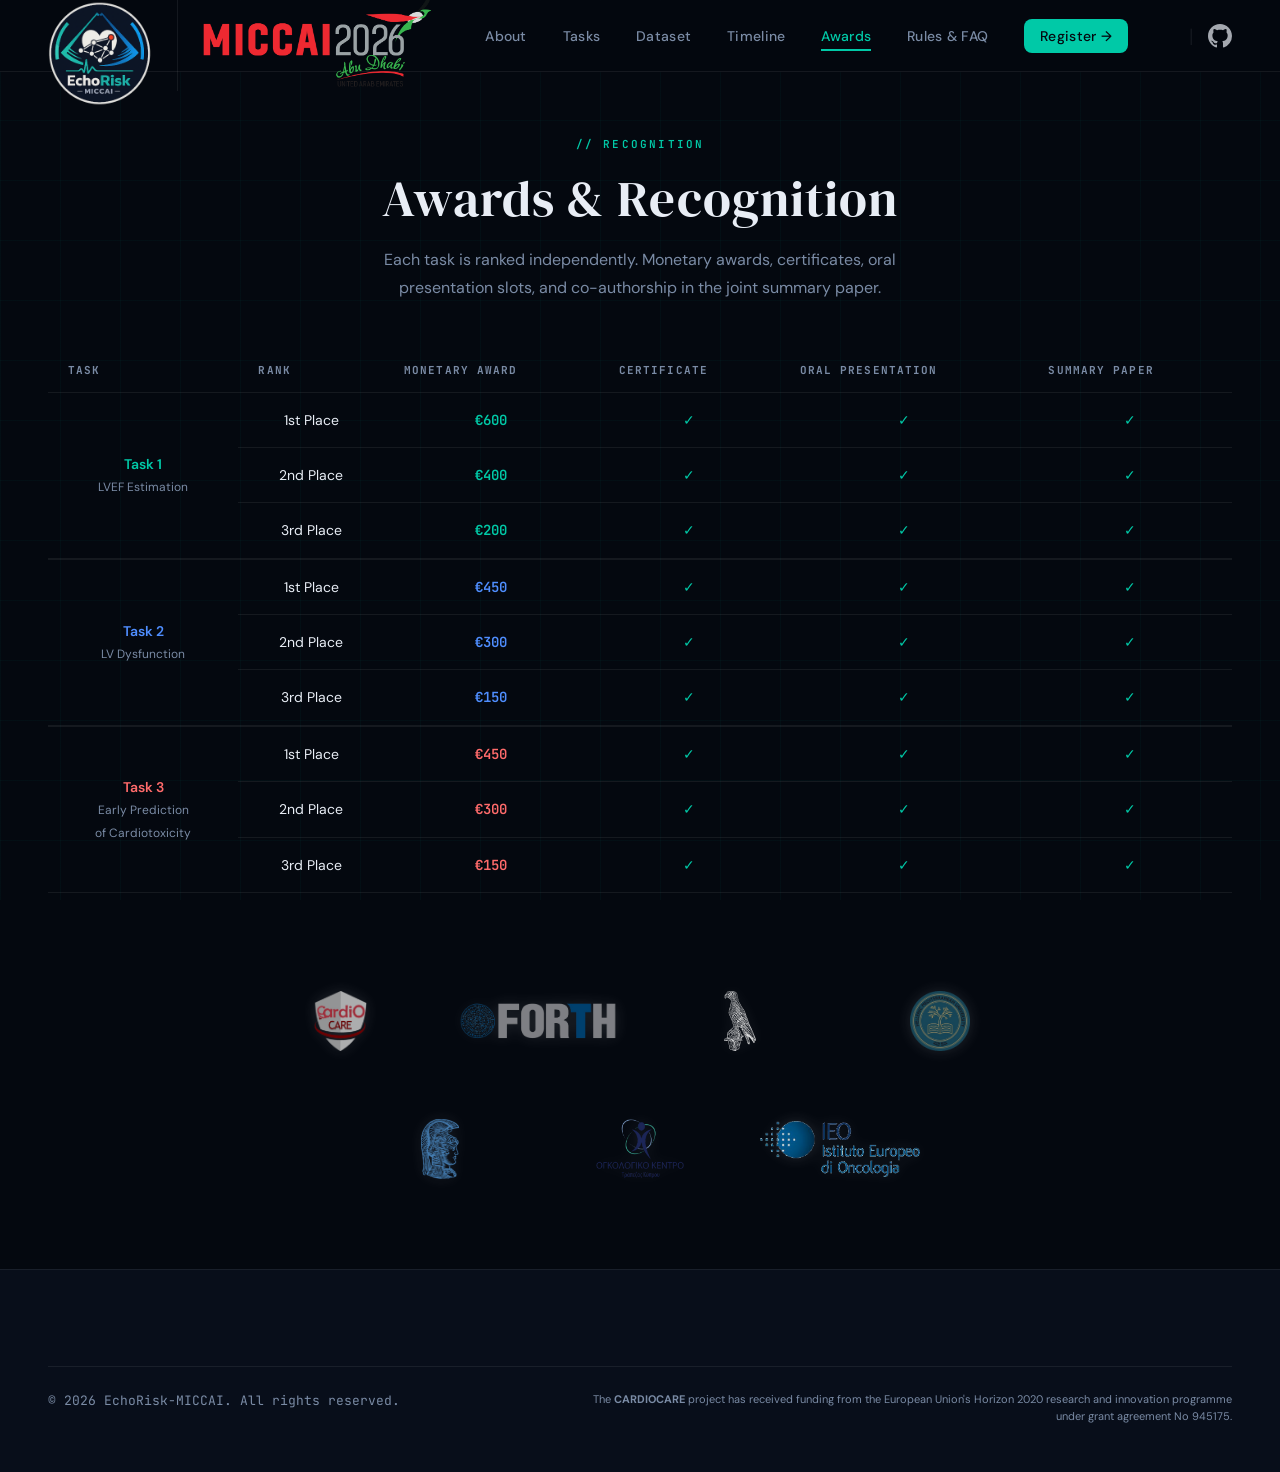
==== awards.html @ f22a1f94 "v0.3 various fixes" ====
<!DOCTYPE html>
<html lang="en">
<head>
    <meta charset="UTF-8">
    <meta name="viewport" content="width=device-width, initial-scale=1.0">

    <link rel="icon" type="image/svg+xml"
          href="data:image/svg+xml,%3Csvg viewBox='0 0 100 100' xmlns='http://www.w3.org/2000/svg'%3E%3Ccircle cx='50' cy='50' r='50' fill='%2304080f'/%3E%3Ccircle cx='50' cy='50' r='47' fill='none' stroke='%23e8edf5' stroke-width='3'/%3E%3Cpath d='M18 28 Q8 50 18 72' fill='none' stroke='%2300c9a7' stroke-width='3.5' stroke-linecap='round'/%3E%3Cpath d='M82 28 Q92 50 82 72' fill='none' stroke='%234f8eff' stroke-width='3.5' stroke-linecap='round'/%3E%3Cline x1='50' y1='14' x2='18' y2='56' stroke='%2300c9a7' stroke-width='2.5' stroke-linecap='round'/%3E%3Cline x1='50' y1='14' x2='82' y2='56' stroke='%234f8eff' stroke-width='2.5' stroke-linecap='round'/%3E%3Cpath d='M18 56 Q50 78 82 56' fill='none' stroke='%234f8eff' stroke-width='2' stroke-linecap='round'/%3E%3Cpath d='M50 58 C50 58 34 46 34 37 C34 31 39 27 44 27 C47 27 50 30 50 30 C50 30 53 27 56 27 C61 27 66 31 66 37 C66 46 50 58 50 58 Z' fill='%23e8edf5'/%3E%3Cg stroke='%23e8edf5' stroke-width='1' fill='none' opacity='0.85'%3E%3Cline x1='40' y1='38' x2='47' y2='33'/%3E%3Cline x1='40' y1='38' x2='50' y2='42'/%3E%3Cline x1='47' y1='33' x2='57' y2='36'/%3E%3Cline x1='57' y1='36' x2='50' y2='42'/%3E%3Cline x1='57' y1='36' x2='60' y2='44'/%3E%3Cline x1='50' y1='42' x2='60' y2='44'/%3E%3Cline x1='40' y1='38' x2='44' y2='46'/%3E%3Cline x1='44' y1='46' x2='50' y2='42'/%3E%3C/g%3E%3Ccircle cx='40' cy='38' r='2.5' fill='%23e8edf5'/%3E%3Ccircle cx='47' cy='33' r='2.5' fill='%23e8edf5'/%3E%3Ccircle cx='57' cy='36' r='2.5' fill='%23e8edf5'/%3E%3Ccircle cx='50' cy='42' r='2.5' fill='%23e8edf5'/%3E%3Ccircle cx='60' cy='44' r='2.5' fill='%23e8edf5'/%3E%3Ccircle cx='44' cy='46' r='2.5' fill='%23e8edf5'/%3E%3Ccircle cx='57' cy='36' r='3.5' fill='%23ff6b6b'/%3E%3Cpolyline points='22,66 30,66 33,60 36,72 39,63 42,68 46,66 54,66 57,60 60,72 63,63 66,68 70,66 78,66' fill='none' stroke='%2300c9a7' stroke-width='1.5' stroke-linecap='round' stroke-linejoin='round'/%3E%3C/svg%3E">

    <title>EchoRisk-MICCAI 2026 | Awards</title>
    <link href="https://fonts.googleapis.com/css2?family=DM+Serif+Display&family=DM+Sans:wght@400;500;600&family=JetBrains+Mono:wght@400;500;600&display=swap"
          rel="stylesheet">
    <link rel="stylesheet" href="assets/css/echorisk.css">
</head>
<body>

<div class="bg-grid"></div>

<nav>
    <div style="display: flex; align-items: center; gap: 24px;">

        <a href="index.html" class="nav-logo"
           style="text-decoration: none; display: flex; align-items: center; position: relative; top: 18px;">
            <img src="assets/logo.png" alt="EchoRisk Logo"
                 style="width: 105px; height: 105px; object-fit: contain; display: block;">
        </a>

        <a href="https://conferences.miccai.org/2026/en/default.asp" target="_blank" rel="noopener noreferrer"
           style="display: flex; align-items: center; border-left: 1px solid var(--border); padding-left: 24px;">
            <img src="assets/miccai2026-logo.png" alt="MICCAI 2026"
                 style="height: 110px; width: auto; object-fit: contain; display: block; transition: transform 0.2s ease;"
                 onmouseover="this.style.transform='scale(1.02)'" onmouseout="this.style.transform='scale(1)'">
        </a>

    </div>

    <ul class="nav-links">
        <li><a href="index.html">About</a></li>
        <li><a href="tasks.html">Tasks</a></li>
        <li><a href="dataset.html">Dataset</a></li>
        <li><a href="timeline.html">Timeline</a></li>
        <li><a href="awards.html" class="active">Awards</a></li>
        <li><a href="rules.html">Rules & FAQ</a></li>
        <li><a href="https://www.synapse.org/Synapse:syn72001386" class="nav-cta" target="_blank">Register →</a></li>
        <li style="display: flex; align-items: center; margin-left: 10px;">
            <span style="color: var(--border); margin: 0 15px; font-weight: 300; font-size: 20px;">|</span>
            <a href="https://github.com/echorisk-miccai" target="_blank" aria-label="GitHub Organization"
               style="display: flex; align-items: center; opacity: 0.7; transition: opacity 0.2s;"
               onmouseover="this.style.opacity=1" onmouseout="this.style.opacity=0.7">
                <svg height="24" viewBox="0 0 16 16" width="24" fill="var(--text)">
                    <path d="M8 0C3.58 0 0 3.58 0 8c0 3.54 2.29 6.53 5.47 7.59.4.07.55-.17.55-.38 0-.19-.01-.82-.01-1.49-2.01.37-2.53-.49-2.69-.94-.09-.23-.48-.94-.82-1.13-.28-.15-.68-.52-.01-.53.63-.01 1.08.58 1.23.82.72 1.21 1.87.87 2.33.66.07-.52.28-.87.51-1.07-1.78-.2-3.64-.89-3.64-3.95 0-.87.31-1.59.82-2.15-.08-.2-.36-1.02.08-2.12 0 0 .67-.21 2.2.82.64-.18 1.32-.27 2-.27.68 0 1.36.09 2 .27 1.53-1.04 2.2-.82 2.2-.82.44 1.1.16 1.92.08 2.12.51.56.82 1.27.82 2.15 0 3.07-1.87 3.75-3.65 3.95.29.25.54.73.54 1.48 0 1.07-.01 1.93-.01 2.2 0 .21.15.46.55.38A8.013 8.013 0 0016 8c0-4.42-3.58-8-8-8z"></path>
                </svg>
            </a>
        </li>
    </ul>
</nav>

<section id="awards" class="page-header">
    <div class="container">
        <p class="section-label">// Recognition</p>
        <h2 class="section-title">Awards &amp; Recognition</h2>
        <p class="section-desc">Each task is ranked independently. Monetary awards, certificates, oral presentation
            slots, and co-authorship in the joint summary paper.</p>

        <table class="awards-table" style="margin-top:48px;">
            <thead>
            <tr>
                <th>Task</th>
                <th>Rank</th>
                <th>Monetary Award</th>
                <th>Certificate</th>
                <th>Oral Presentation</th>
                <th>Summary Paper</th>
            </tr>
            </thead>
            <tbody>
            <tr>
                <td rowspan="3" style="font-weight:600; color:var(--accent);">Task 1<br><span
                        style="font-size:12px;color:var(--muted);font-weight:400;">LVEF Estimation</span></td>
                <td>1st Place</td>
                <td style="color:var(--accent);font-family:var(--mono-font);font-weight:600;">€600</td>
                <td class="check">✓</td>
                <td class="check">✓</td>
                <td class="check">✓</td>
            </tr>
            <tr>
                <td>2nd Place</td>
                <td style="color:var(--accent);font-family:var(--mono-font);font-weight:600;">€400</td>
                <td class="check">✓</td>
                <td class="check">✓</td>
                <td class="check">✓</td>
            </tr>
            <tr>
                <td>3rd Place</td>
                <td style="color:var(--accent);font-family:var(--mono-font);font-weight:600;">€200</td>
                <td class="check">✓</td>
                <td class="check">✓</td>
                <td class="check">✓</td>
            </tr>
            <tr style="border-top: 2px solid var(--border);">
                <td rowspan="3" style="font-weight:600; color:var(--accent2);">Task 2<br><span
                        style="font-size:12px;color:var(--muted);font-weight:400;">LV Dysfunction</span></td>
                <td>1st Place</td>
                <td style="color:var(--accent2);font-family:var(--mono-font);font-weight:600;">€450</td>
                <td class="check">✓</td>
                <td class="check">✓</td>
                <td class="check">✓</td>
            </tr>
            <tr>
                <td>2nd Place</td>
                <td style="color:var(--accent2);font-family:var(--mono-font);font-weight:600;">€300</td>
                <td class="check">✓</td>
                <td class="check">✓</td>
                <td class="check">✓</td>
            </tr>
            <tr>
                <td>3rd Place</td>
                <td style="color:var(--accent2);font-family:var(--mono-font);font-weight:600;">€150</td>
                <td class="check">✓</td>
                <td class="check">✓</td>
                <td class="check">✓</td>
            </tr>
            <tr style="border-top: 2px solid var(--border);">
                <td rowspan="3" style="font-weight:600; color:var(--accent3);">Task 3<br><span
                        style="font-size:12px;color:var(--muted);font-weight:400;">Early Prediction<br>of Cardiotoxicity</span>
                </td>
                <td>1st Place</td>
                <td style="color:var(--accent3);font-family:var(--mono-font);font-weight:600;">€450</td>
                <td class="check">✓</td>
                <td class="check">✓</td>
                <td class="check">✓</td>
            </tr>
            <tr>
                <td>2nd Place</td>
                <td style="color:var(--accent3);font-family:var(--mono-font);font-weight:600;">€300</td>
                <td class="check">✓</td>
                <td class="check">✓</td>
                <td class="check">✓</td>
            </tr>
            <tr>
                <td>3rd Place</td>
                <td style="color:var(--accent3);font-family:var(--mono-font);font-weight:600;">€150</td>
                <td class="check">✓</td>
                <td class="check">✓</td>
                <td class="check">✓</td>
            </tr>
            </tbody>
        </table>
    </div>
</section>

<div class="partner-logos-container">
    <div class="partner-logos-row">
        <div class="logo-wrapper" data-name="CARDIOCARE Project">
            <a href="https://cardiocare-project.eu/" target="_blank" rel="noopener"><img
                    src="assets/logos/cardiocare-logo.png" alt="CARDIOCARE" class="partner-logo-img"></a>
        </div>
        <div class="logo-wrapper" data-name="Foundation for Research and Technology - Hellas">
            <a href="https://www.ics.forth.gr/cbml/?lang=en" target="_blank" rel="noopener"><img
                    src="assets/logos/forth-logo.png" alt="FORTH" class="partner-logo-img"></a>
        </div>
        <div class="logo-wrapper" data-name="University of Ioannina">
            <a href="https://medlab.cc.uoi.gr/" target="_blank" rel="noopener"><img src="assets/logos/uoi-logo.svg"
                                                                                    alt="UOI" class="partner-logo-img"></a>
        </div>
        <div class="logo-wrapper" data-name="Hellenic Mediterranean University">
            <a href="https://bmi.hmu.gr/" target="_blank" rel="noopener"><img src="assets/logos/hmu-logo.png" alt="HMU"
                                                                              class="partner-logo-img"></a>
        </div>
    </div>

    <div class="partner-logos-row">
        <div class="logo-wrapper" data-name="National and Kapodistrian University of Athens">
            <a href="https://en.uoa.gr/" target="_blank" rel="noopener"><img src="assets/logos/nkua-logo.png" alt="NKUA"
                                                                             class="partner-logo-img"></a>
        </div>
        <div class="logo-wrapper" data-name="Bank of Cyprus Oncology Centre">
            <a href="https://www.bococ.org.cy/en" target="_blank" rel="noopener"><img src="assets/logos/bococ-logo.png"
                                                                                      alt="BOCOC"
                                                                                      class="partner-logo-img"></a>
        </div>
        <div class="logo-wrapper" data-name="European Institute of Oncology">
            <a href="https://www.ieo.it/en/" target="_blank" rel="noopener"><img src="assets/logos/ieo-logo.png"
                                                                                 alt="IEO" class="partner-logo-img"></a>
        </div>
    </div>
</div>

<footer>
    <div class="footer-bottom"
         style="display: flex; justify-content: space-between; align-items: flex-start; flex-wrap: wrap; gap: 24px;">
        <p>© 2026 EchoRisk-MICCAI. All rights reserved.</p>

        <p style="max-width: 650px; text-align: right; font-size: 11px; line-height: 1.5; color: var(--muted); font-family: var(--body-font);">
            The <strong>CARDIOCARE</strong> project has received funding from the European Union's Horizon 2020 research
            and innovation programme under grant agreement No&nbsp;945175.
        </p>
    </div>
</footer>

</body>
</html>
---- assets/css/echorisk.css ----
:root {
    --bg: #04080f;
    --surface: #080e1a;
    --card: #0d1626;
    --border: rgba(255, 255, 255, 0.07);
    --accent: #00c9a7;
    --accent2: #4f8eff;
    --accent3: #ff6b6b;
    --text: #e8edf5;
    --muted: #7a8ba5;
    --heading-font: 'DM Serif Display', serif;
    --body-font: 'DM Sans', sans-serif;
    --mono-font: 'JetBrains Mono', monospace;
}

* {
    margin: 0;
    padding: 0;
    box-sizing: border-box;
}

html {
    scroll-behavior: smooth;
}

/*body {*/
/*  background: var(--bg);*/
/*  color: var(--text);*/
/*  font-family: var(--body-font);*/
/*  font-size: 16px;*/
/*  line-height: 1.7;*/
/*  overflow-x: hidden;*/
/*}*/

body {
    font-family: var(--body-font);
    background-color: var(--bg);
    color: var(--text);
    line-height: 1.6;
    -webkit-font-smoothing: antialiased;
}

h1, h2, h3, .section-title, .cta-title {
    font-family: var(--heading-font);
    font-weight: 400; /* Serif Display fonts are designed for this weight */
    letter-spacing: 0.02em;
}

/* This ensures all numbers/stats use the Mono font */
.stat-num, .task-metric, .award-value, .task-num, .footer-bottom, .hero-badge, .section-label, .tl-date {
    font-family: var(--mono-font);
}

/* ── ANIMATED BACKGROUND ── */
.bg-grid {
    position: fixed;
    inset: 0;
    background-image: linear-gradient(rgba(0, 201, 167, 0.04) 1px, transparent 1px),
    linear-gradient(90deg, rgba(0, 201, 167, 0.04) 1px, transparent 1px);
    background-size: 60px 60px;
    pointer-events: none;
    z-index: 0;
}

.bg-orb {
    position: fixed;
    border-radius: 50%;
    filter: blur(120px);
    pointer-events: none;
    z-index: 0;
    animation: drift 20s ease-in-out infinite alternate;
}

.bg-orb-1 {
    width: 600px;
    height: 600px;
    background: rgba(0, 201, 167, 0.07);
    top: -150px;
    right: -150px;
}

.bg-orb-2 {
    width: 500px;
    height: 500px;
    background: rgba(79, 142, 255, 0.06);
    bottom: 10%;
    left: -200px;
    animation-delay: -8s;
}

.bg-orb-3 {
    width: 300px;
    height: 300px;
    background: rgba(255, 107, 107, 0.04);
    top: 40%;
    right: 10%;
    animation-delay: -4s;
}

@keyframes drift {
    from {
        transform: translate(0, 0) scale(1);
    }
    to {
        transform: translate(40px, 60px) scale(1.05);
    }
}

/* ── NAV ── */
nav {
    position: fixed;
    top: 0;
    left: 0;
    right: 0;
    z-index: 100;
    display: flex;
    align-items: center;
    justify-content: space-between;
    padding: 0 48px;
    height: 72px;
    background: rgba(4, 8, 15, 0.85);
    backdrop-filter: blur(20px);
    border-bottom: 1px solid var(--border);
}

.nav-logo {
    display: flex;
    align-items: center;
    gap: 12px;
}

.logo-icon {
    width: 38px;
    height: 38px;
    flex-shrink: 0;
}

.logo-text {
    font-family: var(--mono-font);
    font-size: 14px;
    font-weight: 600;
    letter-spacing: 0.05em;
    color: var(--text);
}

.logo-text span {
    color: var(--accent);
}

.nav-links {
    display: flex;
    align-items: center;
    gap: 36px;
    list-style: none;
}

.nav-links a {
    color: var(--muted);
    text-decoration: none;
    font-size: 14px;
    font-weight: 500;
    transition: color 0.2s;
    letter-spacing: 0.02em;
}

.nav-links a:hover, .nav-links a.active {
    color: var(--accent);
    border-bottom: 2px solid var(--accent);
    padding-bottom: 4px;
}

.nav-cta {
    background: var(--accent); /* Your teal color */
    color: #04080f !important; /* Dark text for contrast */
    padding: 8px 16px !important;
    border-radius: 8px;
    font-weight: 600;
    transition: transform 0.2s ease, box-shadow 0.2s ease;
}

.nav-cta:hover {
    transform: translateY(-2px);
    box-shadow: 0 4px 15px rgba(0, 201, 167, 0.4);
}

.nav-cta:hover {
    background: #00e0bc;
    transform: translateY(-1px);
    color: #000 !important;
}

/* ── HERO ── */
.hero {
    position: relative;
    z-index: 1;
    min-height: 100vh;
    display: flex;
    flex-direction: column;
    align-items: center;
    justify-content: center;
    text-align: center;
    padding: 120px 24px 80px;
    overflow: hidden;
}

.hero-badge {
    display: inline-flex;
    align-items: center;
    gap: 8px;
    background: rgba(0, 201, 167, 0.1);
    border: 1px solid rgba(0, 201, 167, 0.3);
    color: var(--accent);
    font-family: var(--mono-font);
    font-size: 12px;
    font-weight: 600;
    letter-spacing: 0.12em;
    text-transform: uppercase;
    padding: 6px 16px;
    border-radius: 100px;
    margin-bottom: 32px;
    animation: fadeUp 0.6s ease both;
}

.badge-dot {
    width: 6px;
    height: 6px;
    background: var(--accent);
    border-radius: 50%;
    animation: pulse-dot 2s ease-in-out infinite;
}

@keyframes pulse-dot {
    0%, 100% {
        opacity: 1;
        transform: scale(1);
    }
    50% {
        opacity: 0.4;
        transform: scale(0.7);
    }
}

.hero h1 {
    font-family: var(--heading-font);
    font-size: clamp(48px, 7vw, 96px);
    line-height: 1.05;
    letter-spacing: -0.02em;
    max-width: 900px;
    margin-bottom: 8px;
    animation: fadeUp 0.6s ease 0.1s both;
}

.hero h1 .echo {
    color: var(--accent);
}

.hero h1 .risk {
    color: var(--accent3);
    font-style: italic;
}

.hero-subtitle {
    font-family: var(--mono-font);
    font-size: 13px;
    color: var(--muted);
    letter-spacing: 0.12em;
    text-transform: uppercase;
    margin-bottom: 24px;
    animation: fadeUp 0.6s ease 0.2s both;
}

.hero-desc {
    font-size: 18px;
    color: var(--muted);
    max-width: 620px;
    line-height: 1.6;
    margin-bottom: 48px;
    animation: fadeUp 0.6s ease 0.3s both;
}

.hero-buttons {
    display: flex;
    gap: 16px;
    flex-wrap: wrap;
    justify-content: center;
    margin-bottom: 80px;
    animation: fadeUp 0.6s ease 0.4s both;
}

.btn-primary {
    background: var(--accent);
    color: #000;
    padding: 14px 32px;
    border-radius: 8px;
    font-weight: 600;
    font-size: 15px;
    text-decoration: none;
    transition: all 0.2s;
    display: flex;
    align-items: center;
    gap: 8px;
}

.btn-primary:hover {
    background: #00e0bc;
    transform: translateY(-2px);
    box-shadow: 0 12px 32px rgba(0, 201, 167, 0.3);
}

.btn-secondary {
    background: transparent;
    color: var(--text);
    padding: 14px 32px;
    border-radius: 8px;
    font-weight: 500;
    font-size: 15px;
    text-decoration: none;
    border: 1px solid var(--border);
    transition: all 0.2s;
}

.btn-secondary:hover {
    border-color: rgba(255, 255, 255, 0.25);
    background: rgba(255, 255, 255, 0.04);
}

.hero-ecg-wrap {
    width: 100%;
    max-width: 900px;
    position: relative;
    animation: fadeUp 0.6s ease 0.5s both;
}

.ecg-svg {
    width: 100%;
    height: 80px;
    opacity: 0.6;
}

.ecg-line {
    stroke: var(--accent);
    stroke-width: 2;
    fill: none;
    stroke-dasharray: 1500;
    stroke-dashoffset: 1500;
    animation: drawECG 3s ease 1s forwards;
}

@keyframes drawECG {
    to {
        stroke-dashoffset: 0;
    }
}

/* Stats strip */
.stats-strip {
    position: relative;
    z-index: 1;
    display: grid;
    grid-template-columns: repeat(5, 1fr); /* Changed from 4 to 5 */
    gap: 1px;
    background: var(--border);
    border-top: 1px solid var(--border);
    border-bottom: 1px solid var(--border);
}

.stat-item {
    background: var(--surface);
    padding: 36px 24px;
    text-align: center;
}

.stat-num {
    font-family: var(--heading-font);
    font-size: 42px;
    line-height: 1;
    margin-bottom: 6px;
}

/* The 5-color palette */
.stat-num.green {
    color: var(--accent);
}

/* Teal */
.stat-num.blue {
    color: var(--accent2);
}

/* Light Blue */
.stat-num.purple {
    color: #a78bfa;
}

/* Soft Purple */
.stat-num.orange {
    color: #fbbf24;
}

/* Amber / Orange */
.stat-num.red {
    color: var(--accent3);
}

/* Coral / Red */
.stat-label {
    font-size: 13px;
    color: var(--muted);
    font-family: var(--mono-font);
    letter-spacing: 0.06em;
    text-transform: uppercase;
}

/* ── SECTION COMMONS ── */
section {
    position: relative;
    z-index: 1;
    padding: 96px 48px;
}

.page-header {
    margin-top: 72px;
    padding: 64px 48px 24px;
    text-align: center;
}

.section-label {
    font-family: var(--mono-font);
    font-size: 11px;
    font-weight: 600;
    letter-spacing: 0.2em;
    text-transform: uppercase;
    color: var(--accent);
    margin-bottom: 16px;
}

.section-title {
    font-family: var(--heading-font);
    font-size: clamp(32px, 4vw, 52px);
    line-height: 1.1;
    margin-bottom: 20px;
}

.section-desc {
    font-size: 16px;
    color: var(--muted);
    max-width: 600px;
    line-height: 1.75;
    margin: 0 auto;
}

.container {
    max-width: 1200px;
    margin: 0 auto;
}

/* ── ABOUT ── */
.about-grid {
    display: grid;
    grid-template-columns: 1fr 1fr;
    gap: 80px;
    align-items: start;
    margin-top: 64px;
}

.about-text p {
    color: var(--muted);
    line-height: 1.8;
    margin-bottom: 16px;
}

.about-text strong {
    color: var(--text);
}

.highlight-box {
    border-left: 2px solid rgba(255, 255, 255, 0.15);
    padding: 2px 0 2px 24px;
    margin: 24px 0;
    font-size: 15px;
    font-style: italic;
    color: var(--muted);
    line-height: 1.7;
}

.highlight-box strong {
    font-style: normal;
    font-weight: 500;
    color: var(--text);
}

.about-visual {
    position: relative;
}

.mini-card {
    background: var(--card);
    border: 1px solid var(--border);
    border-radius: 12px;
    padding: 20px;
    margin-bottom: 12px;
    transition: border-color 0.2s;
}

.mini-card:hover {
    border-color: rgba(0, 201, 167, 0.3);
}

.mini-card-header {
    display: flex;
    align-items: center;
    gap: 10px;
    margin-bottom: 8px;
}

.mini-tag {
    font-family: var(--mono-font);
    font-size: 10px;
    font-weight: 600;
    letter-spacing: 0.1em;
    text-transform: uppercase;
    padding: 3px 10px;
    border-radius: 100px;
}

.tag-green {
    background: rgba(0, 201, 167, 0.12);
    color: var(--accent);
}

.tag-blue {
    background: rgba(79, 142, 255, 0.12);
    color: var(--accent2);
}

.tag-red {
    background: rgba(255, 107, 107, 0.12);
    color: var(--accent3);
}

.mini-card-title {
    font-size: 14px;
    font-weight: 600;
}

.mini-card p {
    font-size: 13px;
    color: var(--muted);
}

/* ── TASKS ── */
.tasks-grid {
    display: grid;
    grid-template-columns: repeat(3, 1fr);
    gap: 24px;
    margin-top: 64px;
    align-items: stretch;
}

.task-card {
    background: var(--card);
    border: 1px solid var(--border);
    border-radius: 16px;
    padding: 32px;
    position: relative;
    overflow: hidden;
    transition: transform 0.25s, border-color 0.25s;
    cursor: default;
    display: flex;
    flex-direction: column;
}

.task-card:hover {
    transform: translateY(-4px);
}

.task-card-1:hover {
    border-color: rgba(0, 201, 167, 0.4);
}

.task-card-2:hover {
    border-color: rgba(79, 142, 255, 0.4);
}

.task-card-3:hover {
    border-color: rgba(255, 107, 107, 0.4);
}

.task-card::before {
    content: '';
    position: absolute;
    top: 0;
    left: 0;
    right: 0;
    height: 3px;
}

.task-card-1::before {
    background: var(--accent);
}

.task-card-2::before {
    background: var(--accent2);
}

.task-card-3::before {
    background: var(--accent3);
}

.task-num {
    font-family: var(--heading-font);
    font-size: 64px;
    line-height: 1;
    opacity: 0.08;
    position: absolute;
    top: 20px;
    right: 24px;
}

.task-icon {
    width: 48px;
    height: 48px;
    border-radius: 12px;
    display: flex;
    align-items: center;
    justify-content: center;
    margin-bottom: 20px;
    font-size: 24px;
}

.icon-green {
    background: rgba(0, 201, 167, 0.1);
}

.icon-blue {
    background: rgba(79, 142, 255, 0.1);
}

.icon-red {
    background: rgba(255, 107, 107, 0.1);
}

.task-title {
    font-family: var(--heading-font);
    font-size: 20px;
    line-height: 1.3;
    margin-bottom: 12px;
}

.task-desc {
    flex: 1;
    text-align: justify;
    hyphens: auto;
    -webkit-hyphens: auto;
}

.task-metric {
    display: flex;
    align-items: center;
    gap: 8px;
    font-family: var(--mono-font);
    font-size: 12px;
    color: var(--muted);
    margin-bottom: 8px;
}

.metric-dot {
    width: 6px;
    height: 6px;
    border-radius: 50%;
}

.task-award {
    margin-top: 24px;
    padding-top: 20px;
    border-top: 1px solid var(--border);
    display: flex;
    align-items: center;
    justify-content: space-between;
}

.award-label {
    font-size: 12px;
    color: var(--muted);
}

.award-value {
    font-family: var(--mono-font);
    font-weight: 600;
    font-size: 14px;
}

.award-green {
    color: var(--accent);
}

.award-blue {
    color: var(--accent2);
}

.award-red {
    color: var(--accent3);
}

/* ── DATASET ── */
.dataset-grid {
    display: grid;
    grid-template-columns: 1fr 1fr;
    gap: 64px;
    align-items: center;
    margin-top: 64px;
}

.data-vis {
    background: var(--card);
    border: 1px solid var(--border);
    border-radius: 16px;
    padding: 32px;
}

.data-vis-title {
    font-family: var(--mono-font);
    font-size: 11px;
    letter-spacing: 0.15em;
    text-transform: uppercase;
    color: var(--muted);
    margin-bottom: 24px;
}

.split-bar {
    display: flex;
    height: 12px;
    border-radius: 100px;
    overflow: hidden;
    margin-bottom: 12px;
}

.split-train {
    background: var(--accent);
    flex: 56;
}

.split-val {
    background: var(--accent2);
    flex: 14;
}

.split-test {
    background: var(--accent3);
    flex: 30;
}

.split-legend {
    display: flex;
    gap: 20px;
    margin-bottom: 32px;
}

.legend-item {
    display: flex;
    align-items: center;
    gap: 6px;
    font-size: 13px;
    color: var(--muted);
}

.legend-dot {
    width: 8px;
    height: 8px;
    border-radius: 50%;
}

.site-grid {
    display: grid;
    grid-template-columns: 1fr 1fr;
    gap: 8px;
}

.site-item {
    background: rgba(255, 255, 255, 0.03);
    border: 1px solid var(--border);
    border-radius: 8px;
    padding: 12px;
    font-size: 12px;
}

.site-name {
    font-weight: 600;
    margin-bottom: 2px;
}

.site-loc {
    color: var(--muted);
    font-size: 11px;
}

.data-features {
    list-style: none;
}

.data-features li {
    display: flex;
    gap: 12px;
    padding: 14px 0;
    border-bottom: 1px solid var(--border);
    font-size: 15px;
    color: var(--muted);
}

.data-features li:last-child {
    border-bottom: none;
}

.data-features li::before {
    content: '→';
    color: var(--accent);
    flex-shrink: 0;
    font-family: var(--mono-font);
}

.data-features strong {
    color: var(--text);
}

/* ── TIMELINE ── */
.timeline-track {
    position: relative;
    margin-top: 64px;
    padding-left: 32px;
}

.timeline-track::before {
    content: '';
    position: absolute;
    left: 0;
    top: 0;
    bottom: 0;
    width: 2px;
    background: linear-gradient(to bottom, var(--accent), var(--accent2), var(--accent3));
    border-radius: 2px;
}

.timeline-item {
    position: relative;
    padding-left: 40px;
    padding-bottom: 48px;
}

.timeline-item::before {
    content: '';
    position: absolute;
    left: -5px;
    top: 6px;
    width: 12px;
    height: 12px;
    border-radius: 50%;
    background: var(--accent);
    border: 2px solid var(--bg);
}

.tl-date {
    font-family: var(--mono-font);
    font-size: 12px;
    color: var(--accent);
    letter-spacing: 0.06em;
    margin-bottom: 6px;
}

.tl-title {
    font-size: 17px;
    font-weight: 600;
    margin-bottom: 4px;
}

.tl-desc {
    font-size: 14px;
    color: var(--muted);
}

/* ── ORGANIZERS ── */
/* ── ORGANIZERS ── */
.org-grid {
    display: grid;
    grid-template-columns: repeat(4, 1fr);
    gap: 16px;
    margin-top: 64px;
}

.org-card {
    background: var(--card);
    border: 1px solid var(--border);
    border-radius: 12px;
    padding: 20px;
    transition: border-color 0.2s, box-shadow 0.2s;
}

.org-card:hover {
    border-color: rgba(255, 255, 255, 0.15);
}

.org-avatar {
    width: 44px;
    height: 44px;
    border-radius: 10px;
    background: linear-gradient(135deg, var(--accent2), var(--accent));
    margin-bottom: 12px;
    display: flex;
    align-items: center;
    justify-content: center;
    font-family: var(--heading-font);
    font-size: 18px;
    color: #000;
    font-weight: bold;
}

.org-name {
    font-size: 14px;
    font-weight: 600;
    margin-bottom: 4px;
}

.org-role {
    font-size: 12px;
    color: var(--accent);
    margin-bottom: 4px;
    font-family: var(--mono-font);
    letter-spacing: 0.04em;
    line-height: 1.4;
}

.org-inst {
    font-size: 12px;
    color: var(--muted);
}

.committee-heading {
    font-family: var(--heading-font);
    font-size: 22px;
    color: var(--text);
    border-bottom: 1px solid rgba(255, 255, 255, 0.08);
    padding-bottom: 12px;
    margin: 56px 0 24px;
}

/* Grid column modifiers — double-class for specificity over .org-grid */
.org-grid.org-grid--2 {
    grid-template-columns: repeat(2, 1fr);
    margin-top: 0;
    max-width: 560px;
    margin-left: auto;
    margin-right: auto;
}

.org-grid.org-grid--3 {
    grid-template-columns: repeat(3, 1fr);
    margin-top: 0;
}

.org-grid.org-grid--4 {
    grid-template-columns: repeat(4, 1fr);
    margin-top: 0;
}

.org-grid.org-grid--5 {
    grid-template-columns: repeat(5, 1fr);
    margin-top: 0;
}

.org-grid.org-grid--6 {
    grid-template-columns: repeat(6, 1fr);
    margin-top: 0;
}

.org-grid.org-grid--7 {
    grid-template-columns: repeat(7, 1fr);
    margin-top: 0;
}

/* Hover colour variants */
.org-hover-teal:hover {
    border-color: rgba(0, 201, 167, 0.35);
    box-shadow: 0 8px 20px rgba(0, 201, 167, 0.07);
}

.org-hover-blue:hover {
    border-color: rgba(79, 142, 255, 0.35);
    box-shadow: 0 8px 20px rgba(79, 142, 255, 0.07);
}

.org-hover-pink:hover {
    border-color: rgba(244, 114, 182, 0.35);
    box-shadow: 0 8px 20px rgba(244, 114, 182, 0.07);
}

.org-hover-coral:hover {
    border-color: rgba(255, 107, 107, 0.35);
    box-shadow: 0 8px 20px rgba(255, 107, 107, 0.07);
}

.org-hover-purple:hover {
    border-color: rgba(129, 140, 248, 0.35);
    box-shadow: 0 8px 20px rgba(129, 140, 248, 0.07);
}

.org-hover-green:hover {
    border-color: rgba(52, 211, 153, 0.35);
    box-shadow: 0 8px 20px rgba(52, 211, 153, 0.07);
}

/* ── AWARDS ── */
.awards-table {
    margin-top: 48px;
    width: 100%;
    border-collapse: collapse;
}

.awards-table th {
    text-align: left;
    padding: 12px 20px;
    font-family: var(--mono-font);
    font-size: 11px;
    letter-spacing: 0.1em;
    text-transform: uppercase;
    color: var(--muted);
    border-bottom: 1px solid var(--border);
}

.awards-table td {
    padding: 16px 20px;
    font-size: 14px;
    border-bottom: 1px solid var(--border);
    vertical-align: middle;
}

.place-badge {
    display: inline-block;
    width: 28px;
    height: 28px;
    border-radius: 50%;
    text-align: center;
    line-height: 28px;
    font-weight: 700;
    font-size: 13px;
    margin-right: 8px;
}

.place-1 {
    background: #ffd700;
    color: #000;
}

.place-2 {
    background: #c0c0c0;
    color: #000;
}

.place-3 {
    background: #cd7f32;
    color: #000;
}

.check {
    color: var(--accent);
}

/* ── CTA ── */
.cta-section {
    text-align: center;
    padding: 120px 48px;
    background: linear-gradient(to bottom, var(--bg), rgba(0, 201, 167, 0.04), var(--bg));
    position: relative;
    z-index: 1;
}

.cta-title {
    font-family: var(--heading-font);
    font-size: clamp(36px, 5vw, 64px);
    margin-bottom: 16px;
}

.cta-sub {
    color: var(--muted);
    font-size: 18px;
    max-width: 480px;
    margin: 0 auto 48px;
}

.synapse-link {
    display: inline-flex;
    align-items: center;
    gap: 8px;
    font-family: var(--mono-font);
    font-size: 13px;
    color: var(--muted);
    text-decoration: none;
    margin-top: 24px;
    padding: 10px 20px;
    border: 1px solid var(--border);
    border-radius: 8px;
    transition: all 0.2s;
}

.synapse-link:hover {
    border-color: rgba(255, 255, 255, 0.2);
    color: var(--text);
}

/* ── FOOTER ── */
footer {
    position: relative;
    z-index: 1;
    border-top: 1px solid var(--border);
    background: var(--surface);
    padding: 48px;
}

.footer-grid {
    max-width: 1200px;
    margin: 0 auto;
    display: grid;
    grid-template-columns: 2fr 1fr 1fr 1fr;
    gap: 48px;
}

.footer-brand-text {
    color: var(--muted);
    font-size: 14px;
    margin-top: 12px;
    line-height: 1.6;
}

.footer-col h4 {
    font-size: 13px;
    font-weight: 600;
    letter-spacing: 0.05em;
    text-transform: uppercase;
    margin-bottom: 16px;
    color: var(--text);
}

.footer-col ul {
    list-style: none;
}

.footer-col li {
    margin-bottom: 10px;
}

.footer-col a {
    color: var(--muted);
    text-decoration: none;
    font-size: 14px;
    transition: color 0.2s;
}

.footer-col a:hover {
    color: var(--text);
}

.footer-bottom {
    max-width: 1200px;
    margin: 48px auto 0;
    padding-top: 24px;
    border-top: 1px solid var(--border);
    display: flex;
    justify-content: space-between;
    align-items: center;
}

.footer-bottom p {
    font-size: 13px;
    color: var(--muted);
}

/* Responsive */
@media (max-width: 900px) {
    nav { padding: 0 24px; }
    .nav-links { display: none; }
    section { padding: 64px 24px; }

    .about-grid,
    .dataset-grid { grid-template-columns: 1fr; gap: 40px; }

    .tasks-grid { grid-template-columns: 1fr; }
    .stats-strip { grid-template-columns: 1fr 1fr; }
    .footer-grid { grid-template-columns: 1fr 1fr; }
    .faq-grid { grid-template-columns: 1fr; }

    .org-grid,
    .org-grid.org-grid--2,
    .org-grid.org-grid--3,
    .org-grid.org-grid--4,
    .org-grid.org-grid--5,
    .org-grid.org-grid--6,
    .org-grid.org-grid--7 {
        grid-template-columns: 1fr 1fr;
        max-width: 100%;
        margin-left: 0;
        margin-right: 0;
    }

    .logo-wrapper { width: 140px; height: 60px; }
    .partner-logos-container { gap: 32px; }
    .logo-wrapper::after { display: none; }
}

/* ── PARTNER LOGOS STRIP ── */
.partner-logos-container {
    display: flex;
    flex-direction: column;
    align-items: center;
    gap: 48px;
    margin: 64px auto 80px auto;
    max-width: 1200px;
    width: 100%;
    padding: 0 24px;
}

.partner-logos-row {
    display: flex;
    flex-wrap: wrap;
    justify-content: center;
    align-items: center;
    gap: 20px;
    width: 100%;
}

/* ── LOGO WRAPPERS & TOOLTIPS ── */
.logo-wrapper {
    position: relative;
    width: 180px;
    height: 80px;
    display: flex;
    align-items: center;
    justify-content: center;
    padding: 10px;
    cursor: pointer;
    z-index: 5;
}

.logo-wrapper a {
    display: flex;
    align-items: center;
    justify-content: center;
    width: 100%;
    height: 100%;
    text-decoration: none;
}

/* The Tooltip Bubble */
.logo-wrapper::after {
    content: attr(data-name);
    position: absolute;
    bottom: -30px;
    left: 50%;
    transform: translateX(-50%) translateY(10px);
    padding: 6px 12px;
    background: var(--card);
    color: var(--accent);
    font-family: var(--mono-font);
    font-size: 11px;
    font-weight: 600;
    white-space: nowrap;
    border-radius: 6px;
    border: 1px solid var(--accent);
    box-shadow: 0 4px 15px rgba(0, 201, 167, 0.2);
    opacity: 0;
    pointer-events: none;
    transition: all 0.3s ease;
    z-index: 10;
}

.logo-wrapper:hover::after {
    opacity: 1;
    transform: translateX(-50%) translateY(0);
}

/* ── LOGO IMAGES ── */
.partner-logo-img {
    max-height: 100%;
    max-width: 100%;
    object-fit: contain;
    filter: drop-shadow(0 0 8px rgba(255, 255, 255, 0.15));
    opacity: 0.85;
    transition: all 0.3s ease;
}

/* Unified Hover State */
.logo-wrapper:hover .partner-logo-img {
    opacity: 1;
    transform: scale(1.1);
    /* Teal glow for the clickable links */
    filter: drop-shadow(0 0 12px var(--accent));
}

/* ── MOBILE RESPONSIVE ── */
@media (max-width: 900px) {
    nav {
        padding: 0 24px;
    }

    .nav-links {
        display: none;
    }

    section {
        padding: 64px 24px;
    }

    .about-grid,
    .dataset-grid {
        grid-template-columns: 1fr;
        gap: 40px;
    }

    .tasks-grid {
        grid-template-columns: 1fr;
    }

    .stats-strip {
        grid-template-columns: 1fr 1fr;
    }

    .org-grid,
    .org-grid--2,
    .org-grid--3,
    .org-grid--4,
    .org-grid--5,
    .org-grid--6,
    .org-grid--7 {
        grid-template-columns: 1fr 1fr;
        max-width: 100%;
    }

    .footer-grid {
        grid-template-columns: 1fr 1fr;
    }

    .faq-grid {
        grid-template-columns: 1fr;
    }

    .logo-wrapper {
        width: 140px;
        height: 60px;
    }

    .partner-logos-container {
        gap: 32px;
    }

    .logo-wrapper::after {
        display: none;
    }
}


/* =========================================
   Responsive Navigation Fixes
   ========================================= */

/* Prevent awkward text wrapping on logos and buttons */
.logo-text, .nav-cta {
    white-space: nowrap;
}

/* Prevent the MICCAI image from shrinking disproportionately */
nav img {
    flex-shrink: 0;
}

/* When the screen gets smaller than 1050px, stack the nav elegantly */
@media (max-width: 1050px) {
    nav {
        flex-direction: column !important;
        height: auto !important;
        padding: 20px !important;
        gap: 20px;
    }

    .nav-links {
        flex-wrap: wrap;
        justify-content: center;
        gap: 15px;
        width: 100%;
    }

    /* Remove the hard margin on the github icon separator so it centers nicely */
    .nav-links li {
        margin-left: 0 !important;
    }
}

.committee-heading {
    font-family: var(--heading-font);
    font-size: 22px;
    color: var(--text);
    border-bottom: 1px solid rgba(255, 255, 255, 0.08);
    padding-bottom: 12px;
    margin: 56px 0 24px;
}



.org-hover-teal:hover {
    border-color: rgba(0, 201, 167, 0.35);
    box-shadow: 0 8px 20px rgba(0, 201, 167, 0.07);
}

.org-hover-blue:hover {
    border-color: rgba(79, 142, 255, 0.35);
    box-shadow: 0 8px 20px rgba(79, 142, 255, 0.07);
}

.org-hover-pink:hover {
    border-color: rgba(244, 114, 182, 0.35);
    box-shadow: 0 8px 20px rgba(244, 114, 182, 0.07);
}

.org-hover-coral:hover {
    border-color: rgba(255, 107, 107, 0.35);
    box-shadow: 0 8px 20px rgba(255, 107, 107, 0.07);
}

.org-hover-purple:hover {
    border-color: rgba(129, 140, 248, 0.35);
    box-shadow: 0 8px 20px rgba(129, 140, 248, 0.07);
}

.org-hover-green:hover {
    border-color: rgba(52, 211, 153, 0.35);
    box-shadow: 0 8px 20px rgba(52, 211, 153, 0.07);
}


.clinical-arc {
    margin: 40px 0 0;
    padding: 20px 0 8px;
    border-top: 1px solid var(--border);
    border-bottom: 1px solid var(--border);
}


#dua p,
#dua li,
#dua blockquote {
    text-align: justify;
    hyphens: auto;
    -webkit-hyphens: auto;
}

/* ── FAQ ── */
.faq-grid {
    display: grid;
    grid-template-columns: 1fr 1fr;
    gap: 16px;
    margin-top: 48px;
}

.faq-card {
    background: var(--card);
    border: 1px solid var(--border);
    border-radius: 12px;
    padding: 24px;
    transition: border-color 0.2s;
}

.faq-card:hover {
    border-color: rgba(255, 255, 255, 0.15);
}

.faq-question {
    font-family: var(--heading-font);
    font-size: 16px;
    color: var(--text);
    margin-bottom: 10px;
    line-height: 1.4;
}

.faq-answer {
    font-size: 14px;
    color: var(--muted);
    line-height: 1.75;
    text-align: justify;
    hyphens: auto;
    -webkit-hyphens: auto;
}

.faq-answer strong {
    color: var(--text);
}

.faq-answer em {
    color: var(--text);
}


.faq-card:last-child:nth-child(odd) {
    grid-column: 1 / -1;
    max-width: calc(50% - 8px);
}

/* =========================================
   TASK EVALUATION BLOCKS
   ========================================= */
.eval-box {
    background: rgba(255, 255, 255, 0.02);
    border: 1px solid rgba(255, 255, 255, 0.08);
    border-radius: 8px;
    padding: 16px 20px;
    margin-top: 20px;
    font-family: var(--body-font);
}

.eval-title {
    font-size: 13px;
    text-transform: uppercase;
    letter-spacing: 1px;
    font-weight: 600;
    margin-bottom: 12px;
    color: rgba(255, 255, 255, 0.5);
    display: flex;
    align-items: center;
    gap: 8px;
}

.eval-title svg {
    opacity: 0.7;
}

.eval-row {
    display: flex;
    align-items: baseline;
    margin-bottom: 8px;
    font-size: 14px;
    line-height: 1.5;
}

.eval-row:last-child {
    margin-bottom: 0;
}

.eval-label {
    font-weight: 600;
    width: 130px;
    flex-shrink: 0;
}

.eval-value {
    color: rgba(255, 255, 255, 0.8);
}

/* Theme Colors for Labels */
.eval-teal .eval-label {
    color: var(--accent);
}

.eval-blue .eval-label {
    color: var(--accent2);
}

.eval-pink .eval-label {
    color: #f472b6;
}

/* Hero Branding */
.hero-logo-container {
    margin-bottom: 24px;
    display: flex;
    justify-content: center;
    animation: fadeInDown 0.8s ease-out; /* Optional fade-in effect */
}

.hero-main-logo {
    height: 100px; /* Adjust based on your logo's proportions */
    width: auto;
    filter: drop-shadow(0 0 15px rgba(0, 201, 167, 0.25)); /* Subtle teal glow */
    transition: transform 0.4s cubic-bezier(0.175, 0.885, 0.32, 1.275);
}

.hero-main-logo:hover {
    transform: scale(1.08) rotate(-1deg); /* Slight "pop" on hover */
}

/* Responsive adjustment */
@media (max-width: 768px) {
    .hero-main-logo {
        height: 70px;
    }
}

@keyframes fadeInDown {
    from {
        opacity: 0;
        transform: translateY(-20px);
    }
    to {
        opacity: 1;
        transform: translateY(0);
    }
}
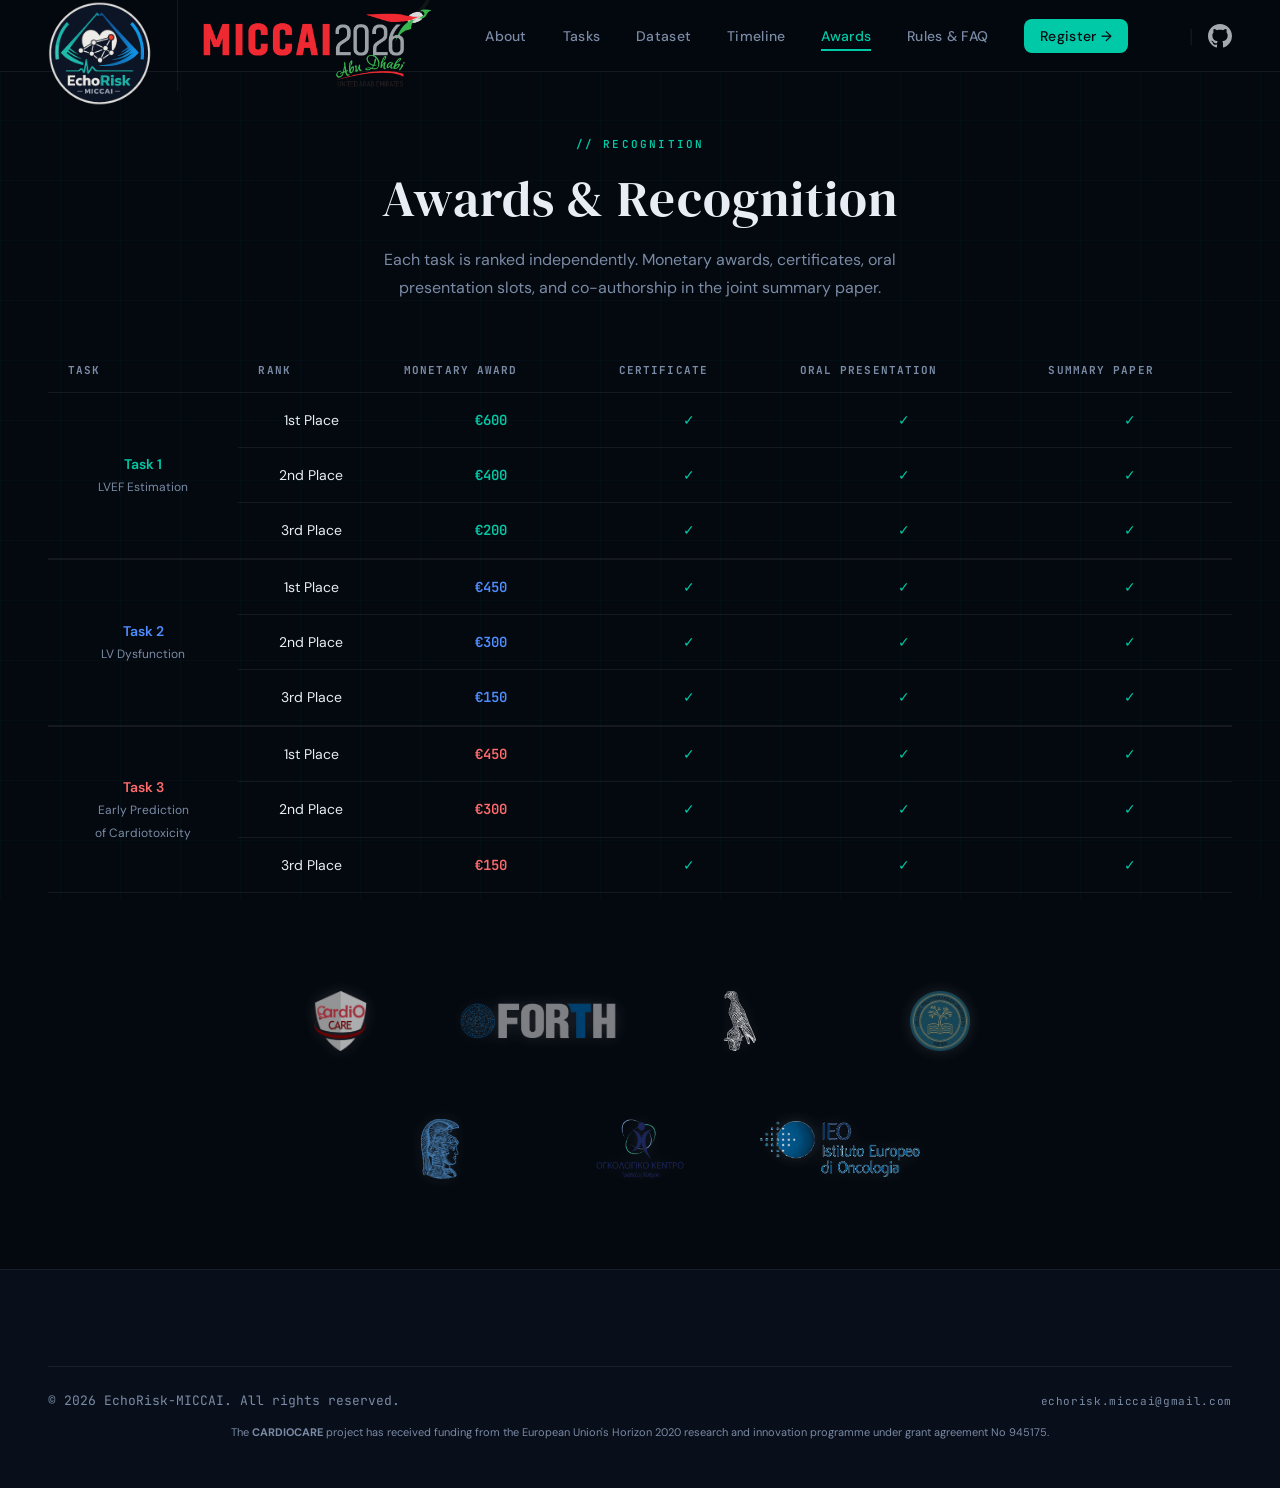
==== commit 5f3d71f3: "Add email, update timeline" ====
--- a/awards.html
+++ b/awards.html
@@ -21,13 +21,13 @@
 
         <a href="index.html" class="nav-logo"
            style="text-decoration: none; display: flex; align-items: center; position: relative; top: 18px;">
-            <img src="assets/logo.png" alt="EchoRisk Logo"
+            <img src="assets/logos/echorisk_logo.png" alt="EchoRisk Logo"
                  style="width: 105px; height: 105px; object-fit: contain; display: block;">
         </a>
 
         <a href="https://conferences.miccai.org/2026/en/default.asp" target="_blank" rel="noopener noreferrer"
            style="display: flex; align-items: center; border-left: 1px solid var(--border); padding-left: 24px;">
-            <img src="assets/miccai2026-logo.png" alt="MICCAI 2026"
+            <img src="assets/logos/miccai2026-logo.png" alt="MICCAI 2026"
                  style="height: 110px; width: auto; object-fit: contain; display: block; transition: transform 0.2s ease;"
                  onmouseover="this.style.transform='scale(1.02)'" onmouseout="this.style.transform='scale(1)'">
         </a>
@@ -188,12 +188,17 @@
 
 <footer>
     <div class="footer-bottom"
-         style="display: flex; justify-content: space-between; align-items: flex-start; flex-wrap: wrap; gap: 24px;">
-        <p>© 2026 EchoRisk-MICCAI. All rights reserved.</p>
-
-        <p style="max-width: 650px; text-align: right; font-size: 11px; line-height: 1.5; color: var(--muted); font-family: var(--body-font);">
-            The <strong>CARDIOCARE</strong> project has received funding from the European Union's Horizon 2020 research
-            and innovation programme under grant agreement No&nbsp;945175.
+         style="display:flex; flex-direction:column; align-items:center; gap:12px; text-align:center;">
+        <div style="display:flex; justify-content:space-between; align-items:center; width:100%; flex-wrap:wrap; gap:12px;">
+            <p>© 2026 EchoRisk-MICCAI. All rights reserved.</p>
+            <a href="mailto:echorisk.miccai@gmail.com"
+               style="font-family:var(--mono-font); font-size:11px; color:var(--muted); text-decoration:none; letter-spacing:0.06em; transition:color 0.2s;"
+               onmouseover="this.style.color='var(--accent2)'"
+               onmouseout="this.style.color='var(--muted)'">echorisk.miccai@gmail.com</a>
+        </div>
+        <p style="font-size:11px; line-height:1.5; color:var(--muted); font-family:var(--body-font);">
+            The <strong>CARDIOCARE</strong> project has received funding from the European Union's Horizon 2020
+            research and innovation programme under grant agreement No&nbsp;945175.
         </p>
     </div>
 </footer>
--- a/assets/css/echorisk.css
+++ b/assets/css/echorisk.css
@@ -1,3 +1,8 @@
+/* ═══════════════════════════════════════════════
+   EchoRisk-MICCAI 2026 — Main Stylesheet
+   ═══════════════════════════════════════════════ */
+
+/* ── TOKENS ── */
 :root {
     --bg: #04080f;
     --surface: #080e1a;
@@ -13,6 +18,7 @@
     --mono-font: 'JetBrains Mono', monospace;
 }
 
+/* ── RESET ── */
 * {
     margin: 0;
     padding: 0;
@@ -22,15 +28,6 @@
 html {
     scroll-behavior: smooth;
 }
-
-/*body {*/
-/*  background: var(--bg);*/
-/*  color: var(--text);*/
-/*  font-family: var(--body-font);*/
-/*  font-size: 16px;*/
-/*  line-height: 1.7;*/
-/*  overflow-x: hidden;*/
-/*}*/
 
 body {
     font-family: var(--body-font);
@@ -42,16 +39,16 @@
 
 h1, h2, h3, .section-title, .cta-title {
     font-family: var(--heading-font);
-    font-weight: 400; /* Serif Display fonts are designed for this weight */
+    font-weight: 400;
     letter-spacing: 0.02em;
 }
 
-/* This ensures all numbers/stats use the Mono font */
-.stat-num, .task-metric, .award-value, .task-num, .footer-bottom, .hero-badge, .section-label, .tl-date {
-    font-family: var(--mono-font);
-}
-
-/* ── ANIMATED BACKGROUND ── */
+.stat-num, .task-metric, .award-value, .task-num,
+.footer-bottom, .hero-badge, .section-label, .tl-date {
+    font-family: var(--mono-font);
+}
+
+/* ── BACKGROUND ── */
 .bg-grid {
     position: fixed;
     inset: 0;
@@ -106,6 +103,26 @@
     }
 }
 
+/* ── AFFILIATION BAR ── */
+.affiliation-bar {
+    background: rgba(4, 8, 15, 0.95);
+    border-bottom: 1px solid rgba(79,142,255,0.25);
+    padding: 10px 48px;
+    display: flex;
+    align-items: center;
+    justify-content: center;
+    gap: 10px;
+    font-family: var(--mono-font);
+    font-size: 13px; /* was 11px */
+    letter-spacing: 0.12em; /* was 0.1em */
+    color: var(--text);
+    position: fixed;
+    top: 72px;
+    left: 0;
+    right: 0;
+    z-index: 99;
+}
+
 /* ── NAV ── */
 nav {
     position: fixed;
@@ -123,18 +140,6 @@
     border-bottom: 1px solid var(--border);
 }
 
-.nav-logo {
-    display: flex;
-    align-items: center;
-    gap: 12px;
-}
-
-.logo-icon {
-    width: 38px;
-    height: 38px;
-    flex-shrink: 0;
-}
-
 .logo-text {
     font-family: var(--mono-font);
     font-size: 14px;
@@ -145,6 +150,14 @@
 
 .logo-text span {
     color: var(--accent);
+}
+
+.logo-text, .nav-cta {
+    white-space: nowrap;
+}
+
+nav img {
+    flex-shrink: 0;
 }
 
 .nav-links {
@@ -163,30 +176,49 @@
     letter-spacing: 0.02em;
 }
 
-.nav-links a:hover, .nav-links a.active {
+.nav-links a:hover,
+.nav-links a.active {
     color: var(--accent);
     border-bottom: 2px solid var(--accent);
     padding-bottom: 4px;
 }
 
 .nav-cta {
-    background: var(--accent); /* Your teal color */
-    color: #04080f !important; /* Dark text for contrast */
+    background: var(--accent);
+    color: #04080f !important;
     padding: 8px 16px !important;
     border-radius: 8px;
     font-weight: 600;
-    transition: transform 0.2s ease, box-shadow 0.2s ease;
-}
-
-.nav-cta:hover {
-    transform: translateY(-2px);
-    box-shadow: 0 4px 15px rgba(0, 201, 167, 0.4);
+    transition: transform 0.2s ease, box-shadow 0.2s ease, background 0.2s;
 }
 
 .nav-cta:hover {
     background: #00e0bc;
     transform: translateY(-1px);
+    box-shadow: 0 4px 15px rgba(0, 201, 167, 0.4);
     color: #000 !important;
+}
+
+/* Hamburger */
+.nav-hamburger {
+    display: none;
+    flex-direction: column;
+    gap: 5px;
+    cursor: pointer;
+    padding: 4px;
+}
+
+.nav-hamburger span {
+    display: block;
+    width: 24px;
+    height: 2px;
+    background: var(--text);
+    border-radius: 2px;
+    transition: all 0.2s;
+}
+
+#nav-toggle:checked ~ ul.nav-links {
+    display: flex;
 }
 
 /* ── HERO ── */
@@ -199,7 +231,7 @@
     align-items: center;
     justify-content: center;
     text-align: center;
-    padding: 120px 24px 80px;
+    padding: 100px 24px 80px; /* was 120px — increased to clear nav + bar */
     overflow: hidden;
 }
 
@@ -250,15 +282,6 @@
     animation: fadeUp 0.6s ease 0.1s both;
 }
 
-.hero h1 .echo {
-    color: var(--accent);
-}
-
-.hero h1 .risk {
-    color: var(--accent3);
-    font-style: italic;
-}
-
 .hero-subtitle {
     font-family: var(--mono-font);
     font-size: 13px;
@@ -287,6 +310,35 @@
     animation: fadeUp 0.6s ease 0.4s both;
 }
 
+.hero-ecg-wrap {
+    width: 100%;
+    max-width: 900px;
+    position: relative;
+    animation: fadeUp 0.6s ease 0.5s both;
+}
+
+.ecg-svg {
+    width: 100%;
+    height: 80px;
+    opacity: 0.6;
+}
+
+.ecg-line {
+    stroke: var(--accent);
+    stroke-width: 2;
+    fill: none;
+    stroke-dasharray: 1500;
+    stroke-dashoffset: 1500;
+    animation: drawECG 3s ease 1s forwards;
+}
+
+@keyframes drawECG {
+    to {
+        stroke-dashoffset: 0;
+    }
+}
+
+/* ── BUTTONS ── */
 .btn-primary {
     background: var(--accent);
     color: #000;
@@ -324,40 +376,12 @@
     background: rgba(255, 255, 255, 0.04);
 }
 
-.hero-ecg-wrap {
-    width: 100%;
-    max-width: 900px;
-    position: relative;
-    animation: fadeUp 0.6s ease 0.5s both;
-}
-
-.ecg-svg {
-    width: 100%;
-    height: 80px;
-    opacity: 0.6;
-}
-
-.ecg-line {
-    stroke: var(--accent);
-    stroke-width: 2;
-    fill: none;
-    stroke-dasharray: 1500;
-    stroke-dashoffset: 1500;
-    animation: drawECG 3s ease 1s forwards;
-}
-
-@keyframes drawECG {
-    to {
-        stroke-dashoffset: 0;
-    }
-}
-
-/* Stats strip */
+/* ── STATS STRIP ── */
 .stats-strip {
     position: relative;
     z-index: 1;
     display: grid;
-    grid-template-columns: repeat(5, 1fr); /* Changed from 4 to 5 */
+    grid-template-columns: repeat(5, 1fr);
     gap: 1px;
     background: var(--border);
     border-top: 1px solid var(--border);
@@ -377,32 +401,26 @@
     margin-bottom: 6px;
 }
 
-/* The 5-color palette */
 .stat-num.green {
     color: var(--accent);
 }
 
-/* Teal */
 .stat-num.blue {
     color: var(--accent2);
 }
 
-/* Light Blue */
 .stat-num.purple {
     color: #a78bfa;
 }
 
-/* Soft Purple */
 .stat-num.orange {
     color: #fbbf24;
 }
 
-/* Amber / Orange */
 .stat-num.red {
     color: var(--accent3);
 }
 
-/* Coral / Red */
 .stat-label {
     font-size: 13px;
     color: var(--muted);
@@ -467,6 +485,9 @@
     color: var(--muted);
     line-height: 1.8;
     margin-bottom: 16px;
+    text-align: justify;
+    hyphens: auto;
+    -webkit-hyphens: auto;
 }
 
 .about-text strong {
@@ -546,6 +567,14 @@
 .mini-card p {
     font-size: 13px;
     color: var(--muted);
+}
+
+/* ── CLINICAL ARC ── */
+.clinical-arc {
+    margin: 40px 0 0;
+    padding: 20px 0 8px;
+    border-top: 1px solid var(--border);
+    border-bottom: 1px solid var(--border);
 }
 
 /* ── TASKS ── */
@@ -702,10 +731,70 @@
     color: var(--accent3);
 }
 
+/* ── TASK EVAL BLOCKS ── */
+.eval-box {
+    background: rgba(255, 255, 255, 0.02);
+    border: 1px solid rgba(255, 255, 255, 0.08);
+    border-radius: 8px;
+    padding: 16px 20px;
+    margin-top: 20px;
+    font-family: var(--body-font);
+}
+
+.eval-title {
+    font-size: 13px;
+    text-transform: uppercase;
+    letter-spacing: 1px;
+    font-weight: 600;
+    margin-bottom: 12px;
+    color: rgba(255, 255, 255, 0.5);
+    display: flex;
+    align-items: center;
+    gap: 8px;
+}
+
+.eval-title svg {
+    opacity: 0.7;
+}
+
+.eval-row {
+    display: flex;
+    align-items: baseline;
+    margin-bottom: 8px;
+    font-size: 14px;
+    line-height: 1.5;
+}
+
+.eval-row:last-child {
+    margin-bottom: 0;
+}
+
+.eval-label {
+    font-weight: 600;
+    width: 130px;
+    flex-shrink: 0;
+}
+
+.eval-value {
+    color: rgba(255, 255, 255, 0.8);
+}
+
+.eval-teal .eval-label {
+    color: var(--accent);
+}
+
+.eval-blue .eval-label {
+    color: var(--accent2);
+}
+
+.eval-pink .eval-label {
+    color: #f472b6;
+}
+
 /* ── DATASET ── */
 .dataset-grid {
     display: grid;
-    grid-template-columns: 1fr 1fr;
+    grid-template-columns:1fr 1fr;
     gap: 64px;
     align-items: center;
     margin-top: 64px;
@@ -772,7 +861,7 @@
 
 .site-grid {
     display: grid;
-    grid-template-columns: 1fr 1fr;
+    grid-template-columns:1fr 1fr;
     gap: 8px;
 }
 
@@ -822,10 +911,16 @@
     color: var(--text);
 }
 
+/* ── DUA ── */
+#dua p, #dua li, #dua blockquote {
+    text-align: justify;
+    hyphens: auto;
+    -webkit-hyphens: auto;
+}
+
 /* ── TIMELINE ── */
 .timeline-track {
     position: relative;
-    margin-top: 64px;
     padding-left: 32px;
 }
 
@@ -877,8 +972,7 @@
     color: var(--muted);
 }
 
-/* ── ORGANIZERS ── */
-/* ── ORGANIZERS ── */
+/* ── ORGANISERS ── */
 .org-grid {
     display: grid;
     grid-template-columns: repeat(4, 1fr);
@@ -942,9 +1036,8 @@
     margin: 56px 0 24px;
 }
 
-/* Grid column modifiers — double-class for specificity over .org-grid */
 .org-grid.org-grid--2 {
-    grid-template-columns: repeat(2, 1fr);
+    grid-template-columns:repeat(2, 1fr);
     margin-top: 0;
     max-width: 560px;
     margin-left: auto;
@@ -952,31 +1045,30 @@
 }
 
 .org-grid.org-grid--3 {
-    grid-template-columns: repeat(3, 1fr);
+    grid-template-columns:repeat(3, 1fr);
     margin-top: 0;
 }
 
 .org-grid.org-grid--4 {
-    grid-template-columns: repeat(4, 1fr);
+    grid-template-columns:repeat(4, 1fr);
     margin-top: 0;
 }
 
 .org-grid.org-grid--5 {
-    grid-template-columns: repeat(5, 1fr);
+    grid-template-columns:repeat(5, 1fr);
     margin-top: 0;
 }
 
 .org-grid.org-grid--6 {
-    grid-template-columns: repeat(6, 1fr);
+    grid-template-columns:repeat(6, 1fr);
     margin-top: 0;
 }
 
 .org-grid.org-grid--7 {
-    grid-template-columns: repeat(7, 1fr);
+    grid-template-columns:repeat(7, 1fr);
     margin-top: 0;
 }
 
-/* Hover colour variants */
 .org-hover-teal:hover {
     border-color: rgba(0, 201, 167, 0.35);
     box-shadow: 0 8px 20px rgba(0, 201, 167, 0.07);
@@ -1063,6 +1155,113 @@
     color: var(--accent);
 }
 
+/* ── FAQ ── */
+.faq-grid {
+    display: grid;
+    grid-template-columns:1fr 1fr;
+    gap: 16px;
+    margin-top: 48px;
+}
+
+.faq-card {
+    background: var(--card);
+    border: 1px solid var(--border);
+    border-radius: 12px;
+    padding: 24px;
+    transition: border-color 0.2s;
+}
+
+.faq-card:hover {
+    border-color: rgba(255, 255, 255, 0.15);
+}
+
+.faq-question {
+    font-family: var(--heading-font);
+    font-size: 16px;
+    color: var(--text);
+    margin-bottom: 10px;
+    line-height: 1.4;
+}
+
+.faq-answer {
+    font-size: 14px;
+    color: var(--muted);
+    line-height: 1.75;
+    text-align: justify;
+    hyphens: auto;
+    -webkit-hyphens: auto;
+}
+
+.faq-answer strong {
+    color: var(--text);
+}
+
+.faq-answer em {
+    color: var(--text);
+}
+
+.faq-card:last-child:nth-child(odd) {
+    grid-column: 1 / -1;
+    max-width: calc(50% - 8px);
+}
+
+/* ── RULES ── */
+.rules-list {
+    display: flex;
+    flex-direction: column;
+    gap: 20px;
+    margin-top: 40px;
+}
+
+.rule-item {
+    display: flex;
+    gap: 20px;
+    background: var(--card);
+    padding: 24px;
+    border-radius: 12px;
+    border: 1px solid var(--border);
+    transition: border-color 0.2s, transform 0.2s;
+}
+
+.rule-item:hover {
+    transform: translateY(-3px);
+    border-color: rgba(0,201,167,0.35);
+}
+
+.rule-number {
+    display: flex;
+    align-items: center;
+    justify-content: center;
+    min-width: 40px;
+    height: 40px;
+    background: rgba(0,201,167,0.1);
+    color: var(--accent);
+    font-family: var(--mono-font);
+    font-size: 16px;
+    font-weight: 600;
+    border-radius: 50%;
+    flex-shrink: 0;
+    transition: background 0.2s, color 0.2s;
+}
+
+.rule-item:hover .rule-number {
+    background: var(--accent);
+    color: #04080f;
+}
+
+.rule-text {
+    font-size: 15px;
+    line-height: 1.7;
+    color: var(--muted);
+    text-align: justify;
+    hyphens: auto;
+    -webkit-hyphens: auto;
+}
+
+.rule-text strong {
+    color: var(--text);
+}
+
 /* ── CTA ── */
 .cta-section {
     text-align: center;
@@ -1118,7 +1317,7 @@
     max-width: 1200px;
     margin: 0 auto;
     display: grid;
-    grid-template-columns: 2fr 1fr 1fr 1fr;
+    grid-template-columns:2fr 1fr 1fr 1fr;
     gap: 48px;
 }
 
@@ -1172,19 +1371,251 @@
     color: var(--muted);
 }
 
-/* Responsive */
+/* ── PARTNER LOGOS ── */
+.partner-logos-container {
+    display: flex;
+    flex-direction: column;
+    align-items: center;
+    gap: 48px;
+    margin: 64px auto 80px;
+    max-width: 1200px;
+    width: 100%;
+    padding: 0 24px;
+}
+
+.partner-logos-row {
+    display: flex;
+    flex-wrap: wrap;
+    justify-content: center;
+    align-items: center;
+    gap: 20px;
+    width: 100%;
+}
+
+.logo-wrapper {
+    position: relative;
+    width: 180px;
+    height: 80px;
+    display: flex;
+    align-items: center;
+    justify-content: center;
+    padding: 10px;
+    cursor: pointer;
+    z-index: 5;
+}
+
+.logo-wrapper a {
+    display: flex;
+    align-items: center;
+    justify-content: center;
+    width: 100%;
+    height: 100%;
+    text-decoration: none;
+}
+
+.logo-wrapper::after {
+    content: attr(data-name);
+    position: absolute;
+    bottom: -30px;
+    left: 50%;
+    transform: translateX(-50%) translateY(10px);
+    padding: 6px 12px;
+    background: var(--card);
+    color: var(--accent);
+    font-family: var(--mono-font);
+    font-size: 11px;
+    font-weight: 600;
+    white-space: nowrap;
+    border-radius: 6px;
+    border: 1px solid var(--accent);
+    box-shadow: 0 4px 15px rgba(0, 201, 167, 0.2);
+    opacity: 0;
+    pointer-events: none;
+    transition: all 0.3s ease;
+    z-index: 10;
+}
+
+.logo-wrapper:hover::after {
+    opacity: 1;
+    transform: translateX(-50%) translateY(0);
+}
+
+.partner-logo-img {
+    max-height: 100%;
+    max-width: 100%;
+    object-fit: contain;
+    filter: drop-shadow(0 0 8px rgba(255, 255, 255, 0.15));
+    opacity: 0.85;
+    transition: all 0.3s ease;
+}
+
+.logo-wrapper:hover .partner-logo-img {
+    opacity: 1;
+    transform: scale(1.1);
+    filter: drop-shadow(0 0 12px var(--accent));
+}
+
+/* ── HERO LOGO ── */
+.hero-logo-container {
+    margin-bottom: 24px;
+    display: flex;
+    justify-content: center;
+    animation: fadeInDown 0.8s ease-out;
+}
+
+.hero-main-logo {
+    height: 100px;
+    width: auto;
+    filter: drop-shadow(0 0 15px rgba(0, 201, 167, 0.25));
+    transition: transform 0.4s cubic-bezier(0.175, 0.885, 0.32, 1.275);
+}
+
+.hero-main-logo:hover {
+    transform: scale(1.08) rotate(-1deg);
+}
+
+@keyframes fadeInDown {
+    from {
+        opacity: 0;
+        transform: translateY(-20px);
+    }
+    to {
+        opacity: 1;
+        transform: translateY(0);
+    }
+}
+
+/* ═══════════════════════════════════════════════
+   RESPONSIVE — single consolidated block
+   ═══════════════════════════════════════════════ */
+
+/* Mid breakpoint: nav starts to stress, logos shrink */
+@media (max-width: 1050px) {
+    nav {
+        position: relative;
+        flex-direction: column !important;
+        height: auto !important;
+        padding: 12px 24px !important;
+        gap: 12px;
+    }
+
+    nav img[alt="EchoRisk Logo"] {
+        width: 64px;
+        height: 64px;
+    }
+
+    nav img[alt="MICCAI 2026"] {
+        height: 64px;
+    }
+
+    .nav-links {
+        flex-wrap: wrap;
+        justify-content: center;
+        gap: 16px;
+        width: 100%;
+    }
+
+    .nav-links a {
+        font-size: 13px;
+    }
+
+    .nav-links li {
+        margin-left: 0 !important;
+    }
+
+    .affiliation-bar {
+        position: relative;
+        top: auto;
+        padding: 10px 24px;
+        font-size: 11px;
+        letter-spacing: 0.08em;
+        flex-wrap: wrap;
+        text-align: center;
+        justify-content: center;
+    }
+
+    .hero {
+        padding-top: 32px; /* no need to clear fixed bars — they're now in flow */
+        margin-top: 0;
+        min-height: auto;
+    }
+
+    .page-header {
+        margin-top: 0;
+        padding-top: 48px;
+    }
+}
+
+/* Small breakpoint: single-column layout, hamburger */
 @media (max-width: 900px) {
-    nav { padding: 0 24px; }
-    .nav-links { display: none; }
-    section { padding: 64px 24px; }
+    .nav-hamburger {
+        display: flex;
+    }
+
+    .nav-links {
+        display: none;
+        position: fixed;
+        top: 72px;
+        left: 0;
+        right: 0;
+        background: rgba(4, 8, 15, 0.98);
+        backdrop-filter: blur(20px);
+        flex-direction: column;
+        padding: 24px 32px;
+        gap: 20px;
+        border-bottom: 1px solid var(--border);
+        z-index: 98;
+    }
+
+    .nav-links li {
+        width: 100%;
+    }
+
+    .nav-links a {
+        font-size: 16px;
+        display: block;
+        padding: 8px 0;
+    }
+
+    section {
+        padding: 64px 24px;
+    }
+
+    .hero {
+        padding: 32px 24px 48px;
+        margin-top: 0;
+        min-height: auto;
+    }
+
+    .hero h1 {
+        font-size: clamp(32px, 10vw, 56px);
+    }
+
+    .hero-desc {
+        font-size: 15px;
+    }
 
     .about-grid,
-    .dataset-grid { grid-template-columns: 1fr; gap: 40px; }
-
-    .tasks-grid { grid-template-columns: 1fr; }
-    .stats-strip { grid-template-columns: 1fr 1fr; }
-    .footer-grid { grid-template-columns: 1fr 1fr; }
-    .faq-grid { grid-template-columns: 1fr; }
+    .dataset-grid {
+        grid-template-columns:1fr;
+        gap: 40px;
+    }
+
+    .tasks-grid {
+        grid-template-columns: 1fr;
+    }
+
+    .stats-strip {
+        grid-template-columns: 1fr 1fr;
+    }
+
+    .footer-grid {
+        grid-template-columns: 1fr 1fr;
+    }
+
+    .faq-grid {
+        grid-template-columns: 1fr;
+    }
 
     .org-grid,
     .org-grid.org-grid--2,
@@ -1199,147 +1630,6 @@
         margin-right: 0;
     }
 
-    .logo-wrapper { width: 140px; height: 60px; }
-    .partner-logos-container { gap: 32px; }
-    .logo-wrapper::after { display: none; }
-}
-
-/* ── PARTNER LOGOS STRIP ── */
-.partner-logos-container {
-    display: flex;
-    flex-direction: column;
-    align-items: center;
-    gap: 48px;
-    margin: 64px auto 80px auto;
-    max-width: 1200px;
-    width: 100%;
-    padding: 0 24px;
-}
-
-.partner-logos-row {
-    display: flex;
-    flex-wrap: wrap;
-    justify-content: center;
-    align-items: center;
-    gap: 20px;
-    width: 100%;
-}
-
-/* ── LOGO WRAPPERS & TOOLTIPS ── */
-.logo-wrapper {
-    position: relative;
-    width: 180px;
-    height: 80px;
-    display: flex;
-    align-items: center;
-    justify-content: center;
-    padding: 10px;
-    cursor: pointer;
-    z-index: 5;
-}
-
-.logo-wrapper a {
-    display: flex;
-    align-items: center;
-    justify-content: center;
-    width: 100%;
-    height: 100%;
-    text-decoration: none;
-}
-
-/* The Tooltip Bubble */
-.logo-wrapper::after {
-    content: attr(data-name);
-    position: absolute;
-    bottom: -30px;
-    left: 50%;
-    transform: translateX(-50%) translateY(10px);
-    padding: 6px 12px;
-    background: var(--card);
-    color: var(--accent);
-    font-family: var(--mono-font);
-    font-size: 11px;
-    font-weight: 600;
-    white-space: nowrap;
-    border-radius: 6px;
-    border: 1px solid var(--accent);
-    box-shadow: 0 4px 15px rgba(0, 201, 167, 0.2);
-    opacity: 0;
-    pointer-events: none;
-    transition: all 0.3s ease;
-    z-index: 10;
-}
-
-.logo-wrapper:hover::after {
-    opacity: 1;
-    transform: translateX(-50%) translateY(0);
-}
-
-/* ── LOGO IMAGES ── */
-.partner-logo-img {
-    max-height: 100%;
-    max-width: 100%;
-    object-fit: contain;
-    filter: drop-shadow(0 0 8px rgba(255, 255, 255, 0.15));
-    opacity: 0.85;
-    transition: all 0.3s ease;
-}
-
-/* Unified Hover State */
-.logo-wrapper:hover .partner-logo-img {
-    opacity: 1;
-    transform: scale(1.1);
-    /* Teal glow for the clickable links */
-    filter: drop-shadow(0 0 12px var(--accent));
-}
-
-/* ── MOBILE RESPONSIVE ── */
-@media (max-width: 900px) {
-    nav {
-        padding: 0 24px;
-    }
-
-    .nav-links {
-        display: none;
-    }
-
-    section {
-        padding: 64px 24px;
-    }
-
-    .about-grid,
-    .dataset-grid {
-        grid-template-columns: 1fr;
-        gap: 40px;
-    }
-
-    .tasks-grid {
-        grid-template-columns: 1fr;
-    }
-
-    .stats-strip {
-        grid-template-columns: 1fr 1fr;
-    }
-
-    .org-grid,
-    .org-grid--2,
-    .org-grid--3,
-    .org-grid--4,
-    .org-grid--5,
-    .org-grid--6,
-    .org-grid--7 {
-        grid-template-columns: 1fr 1fr;
-        max-width: 100%;
-    }
-
-    .footer-grid {
-        grid-template-columns: 1fr 1fr;
-    }
-
-    .faq-grid {
-        grid-template-columns: 1fr;
-    }
-
     .logo-wrapper {
         width: 140px;
         height: 60px;
@@ -1352,250 +1642,29 @@
     .logo-wrapper::after {
         display: none;
     }
-}
-
-
-/* =========================================
-   Responsive Navigation Fixes
-   ========================================= */
-
-/* Prevent awkward text wrapping on logos and buttons */
-.logo-text, .nav-cta {
-    white-space: nowrap;
-}
-
-/* Prevent the MICCAI image from shrinking disproportionately */
-nav img {
-    flex-shrink: 0;
-}
-
-/* When the screen gets smaller than 1050px, stack the nav elegantly */
-@media (max-width: 1050px) {
-    nav {
-        flex-direction: column !important;
-        height: auto !important;
-        padding: 20px !important;
-        gap: 20px;
-    }
-
-    .nav-links {
-        flex-wrap: wrap;
-        justify-content: center;
-        gap: 15px;
-        width: 100%;
-    }
-
-    /* Remove the hard margin on the github icon separator so it centers nicely */
-    .nav-links li {
-        margin-left: 0 !important;
-    }
-}
-
-.committee-heading {
-    font-family: var(--heading-font);
-    font-size: 22px;
-    color: var(--text);
-    border-bottom: 1px solid rgba(255, 255, 255, 0.08);
-    padding-bottom: 12px;
-    margin: 56px 0 24px;
-}
-
-
-
-.org-hover-teal:hover {
-    border-color: rgba(0, 201, 167, 0.35);
-    box-shadow: 0 8px 20px rgba(0, 201, 167, 0.07);
-}
-
-.org-hover-blue:hover {
-    border-color: rgba(79, 142, 255, 0.35);
-    box-shadow: 0 8px 20px rgba(79, 142, 255, 0.07);
-}
-
-.org-hover-pink:hover {
-    border-color: rgba(244, 114, 182, 0.35);
-    box-shadow: 0 8px 20px rgba(244, 114, 182, 0.07);
-}
-
-.org-hover-coral:hover {
-    border-color: rgba(255, 107, 107, 0.35);
-    box-shadow: 0 8px 20px rgba(255, 107, 107, 0.07);
-}
-
-.org-hover-purple:hover {
-    border-color: rgba(129, 140, 248, 0.35);
-    box-shadow: 0 8px 20px rgba(129, 140, 248, 0.07);
-}
-
-.org-hover-green:hover {
-    border-color: rgba(52, 211, 153, 0.35);
-    box-shadow: 0 8px 20px rgba(52, 211, 153, 0.07);
-}
-
-
-.clinical-arc {
-    margin: 40px 0 0;
-    padding: 20px 0 8px;
-    border-top: 1px solid var(--border);
-    border-bottom: 1px solid var(--border);
-}
-
-
-#dua p,
-#dua li,
-#dua blockquote {
-    text-align: justify;
-    hyphens: auto;
-    -webkit-hyphens: auto;
-}
-
-/* ── FAQ ── */
-.faq-grid {
-    display: grid;
-    grid-template-columns: 1fr 1fr;
-    gap: 16px;
-    margin-top: 48px;
-}
-
-.faq-card {
-    background: var(--card);
-    border: 1px solid var(--border);
-    border-radius: 12px;
-    padding: 24px;
-    transition: border-color 0.2s;
-}
-
-.faq-card:hover {
-    border-color: rgba(255, 255, 255, 0.15);
-}
-
-.faq-question {
-    font-family: var(--heading-font);
-    font-size: 16px;
-    color: var(--text);
-    margin-bottom: 10px;
-    line-height: 1.4;
-}
-
-.faq-answer {
-    font-size: 14px;
-    color: var(--muted);
-    line-height: 1.75;
-    text-align: justify;
-    hyphens: auto;
-    -webkit-hyphens: auto;
-}
-
-.faq-answer strong {
-    color: var(--text);
-}
-
-.faq-answer em {
-    color: var(--text);
-}
-
-
-.faq-card:last-child:nth-child(odd) {
-    grid-column: 1 / -1;
-    max-width: calc(50% - 8px);
-}
-
-/* =========================================
-   TASK EVALUATION BLOCKS
-   ========================================= */
-.eval-box {
-    background: rgba(255, 255, 255, 0.02);
-    border: 1px solid rgba(255, 255, 255, 0.08);
-    border-radius: 8px;
-    padding: 16px 20px;
-    margin-top: 20px;
-    font-family: var(--body-font);
-}
-
-.eval-title {
-    font-size: 13px;
-    text-transform: uppercase;
-    letter-spacing: 1px;
-    font-weight: 600;
-    margin-bottom: 12px;
-    color: rgba(255, 255, 255, 0.5);
-    display: flex;
-    align-items: center;
-    gap: 8px;
-}
-
-.eval-title svg {
-    opacity: 0.7;
-}
-
-.eval-row {
-    display: flex;
-    align-items: baseline;
-    margin-bottom: 8px;
-    font-size: 14px;
-    line-height: 1.5;
-}
-
-.eval-row:last-child {
-    margin-bottom: 0;
-}
-
-.eval-label {
-    font-weight: 600;
-    width: 130px;
-    flex-shrink: 0;
-}
-
-.eval-value {
-    color: rgba(255, 255, 255, 0.8);
-}
-
-/* Theme Colors for Labels */
-.eval-teal .eval-label {
-    color: var(--accent);
-}
-
-.eval-blue .eval-label {
-    color: var(--accent2);
-}
-
-.eval-pink .eval-label {
-    color: #f472b6;
-}
-
-/* Hero Branding */
-.hero-logo-container {
-    margin-bottom: 24px;
-    display: flex;
-    justify-content: center;
-    animation: fadeInDown 0.8s ease-out; /* Optional fade-in effect */
-}
-
-.hero-main-logo {
-    height: 100px; /* Adjust based on your logo's proportions */
-    width: auto;
-    filter: drop-shadow(0 0 15px rgba(0, 201, 167, 0.25)); /* Subtle teal glow */
-    transition: transform 0.4s cubic-bezier(0.175, 0.885, 0.32, 1.275);
-}
-
-.hero-main-logo:hover {
-    transform: scale(1.08) rotate(-1deg); /* Slight "pop" on hover */
-}
-
-/* Responsive adjustment */
-@media (max-width: 768px) {
+
+    .rule-item {
+    flex-direction: column;
+    gap: 12px;
+}
+}
+
+/* Very small screens */
+@media (max-width: 600px) {
+    nav img[alt="EchoRisk Logo"] {
+        width: 48px;
+        height: 48px;
+    }
+
+    nav img[alt="MICCAI 2026"] {
+        display: none;
+    }
+
+    .hero h1 {
+        font-size: clamp(28px, 12vw, 48px);
+    }
+
     .hero-main-logo {
         height: 70px;
     }
-}
-
-@keyframes fadeInDown {
-    from {
-        opacity: 0;
-        transform: translateY(-20px);
-    }
-    to {
-        opacity: 1;
-        transform: translateY(0);
-    }
 }
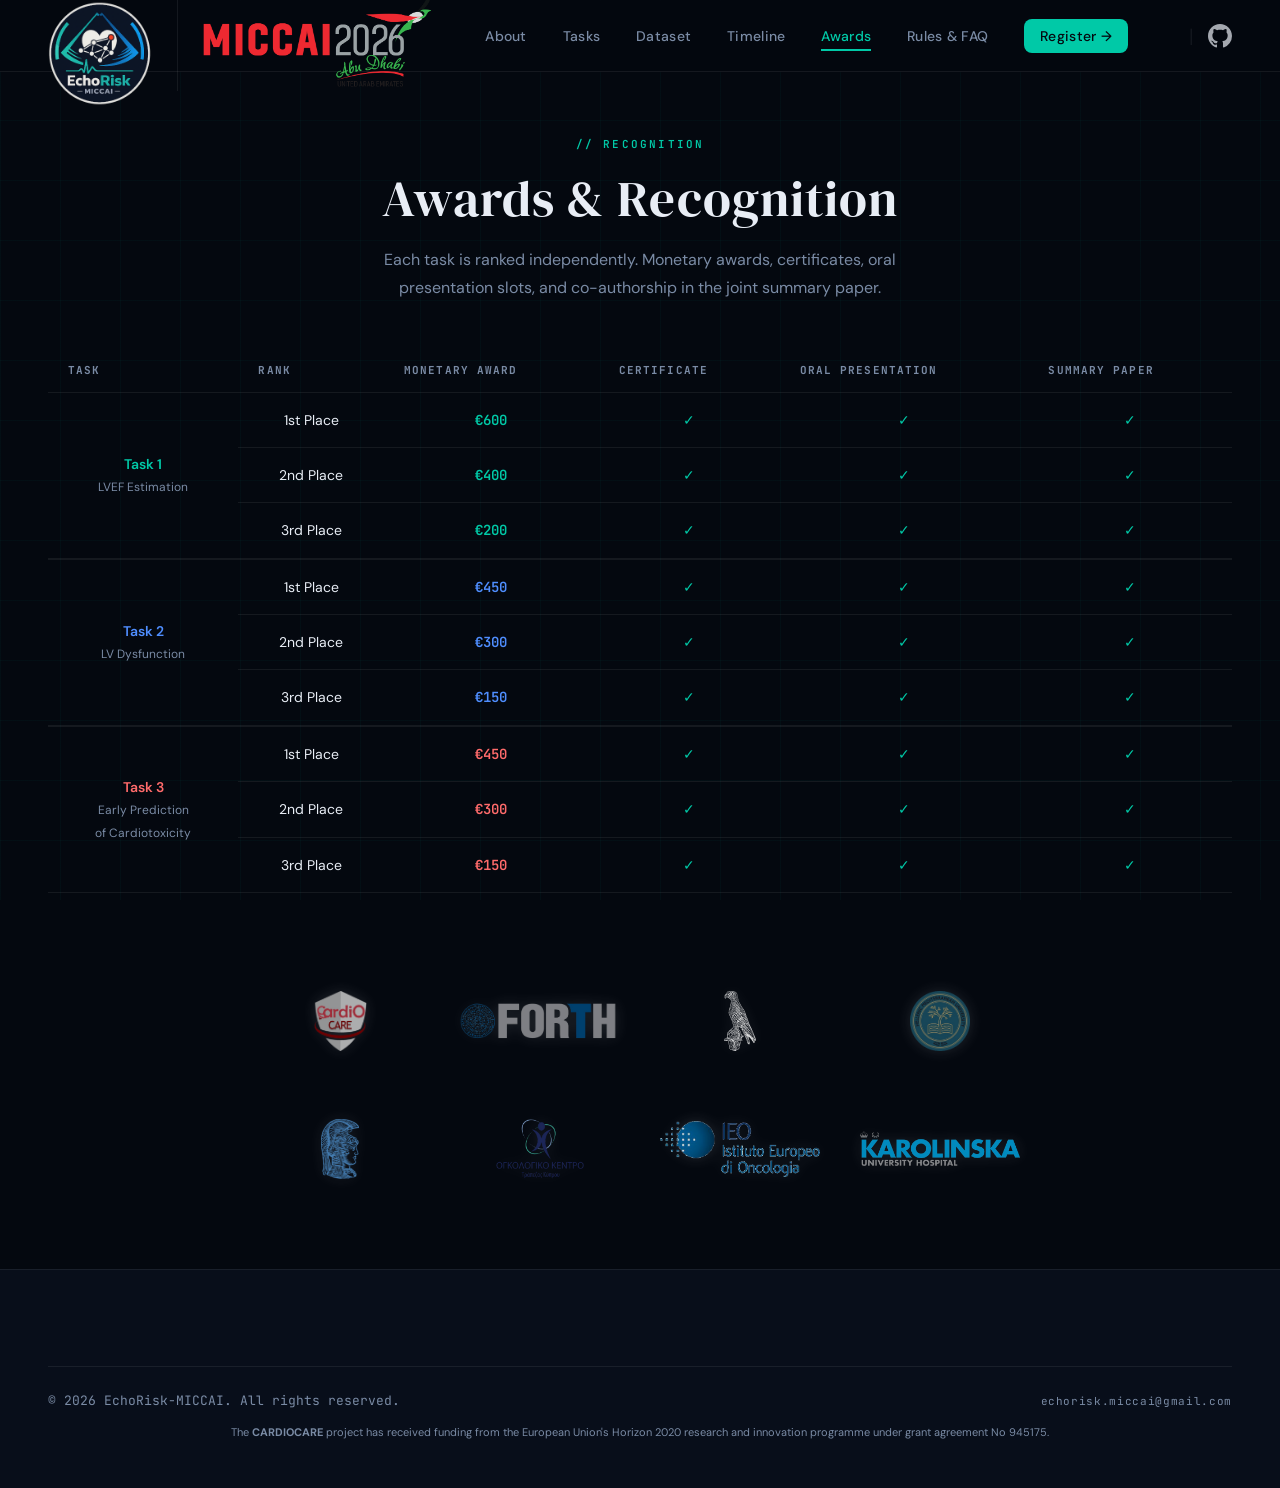
==== commit e1e5968c: "Update dataset numbers" ====
--- a/awards.html
+++ b/awards.html
@@ -183,6 +183,12 @@
             <a href="https://www.ieo.it/en/" target="_blank" rel="noopener"><img src="assets/logos/ieo-logo.png"
                                                                                  alt="IEO" class="partner-logo-img"></a>
         </div>
+        <div class="logo-wrapper" data-name="Karolinska University Hospital">
+            <a href="https://www.karolinskahospital.com/" target="_blank" rel="noopener"><img
+                    src="assets/logos/karolinska-logo.png"
+                    alt="KSBC"
+                    class="partner-logo-img"></a>
+        </div>
     </div>
 </div>
 
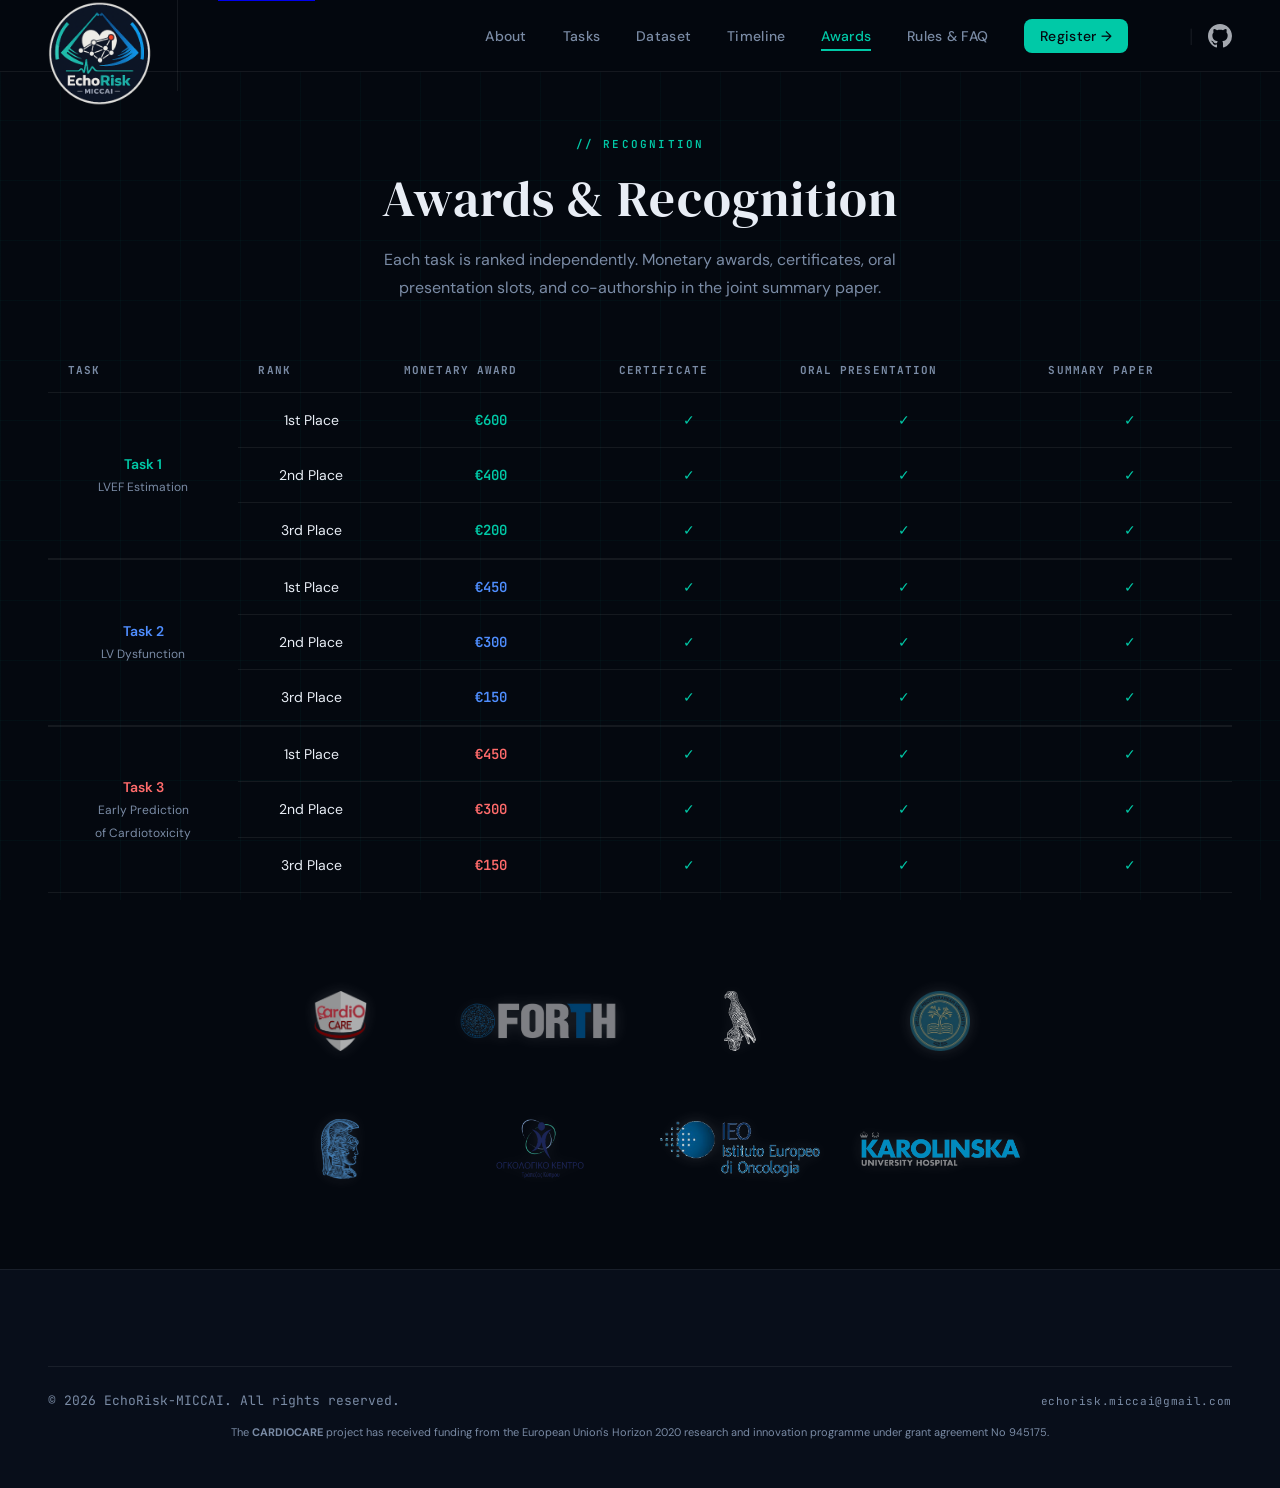
==== commit 15f94c9f: "Add KSBC info" ====
--- a/awards.html
+++ b/awards.html
@@ -27,7 +27,7 @@
 
         <a href="https://conferences.miccai.org/2026/en/default.asp" target="_blank" rel="noopener noreferrer"
            style="display: flex; align-items: center; border-left: 1px solid var(--border); padding-left: 24px;">
-            <img src="assets/logos/miccai2026-logo.png" alt="MICCAI 2026"
+            <img src="assets/logos/miccai2026-mobile-logo-france.png" alt="MICCAI 2026"
                  style="height: 110px; width: auto; object-fit: contain; display: block; transition: transform 0.2s ease;"
                  onmouseover="this.style.transform='scale(1.02)'" onmouseout="this.style.transform='scale(1)'">
         </a>
--- a/assets/css/echorisk.css
+++ b/assets/css/echorisk.css
@@ -1667,4 +1667,9 @@
     .hero-main-logo {
         height: 70px;
     }
+}
+
+
+.org-grid--8 {
+  grid-template-columns: repeat(8, 1fr);
 }
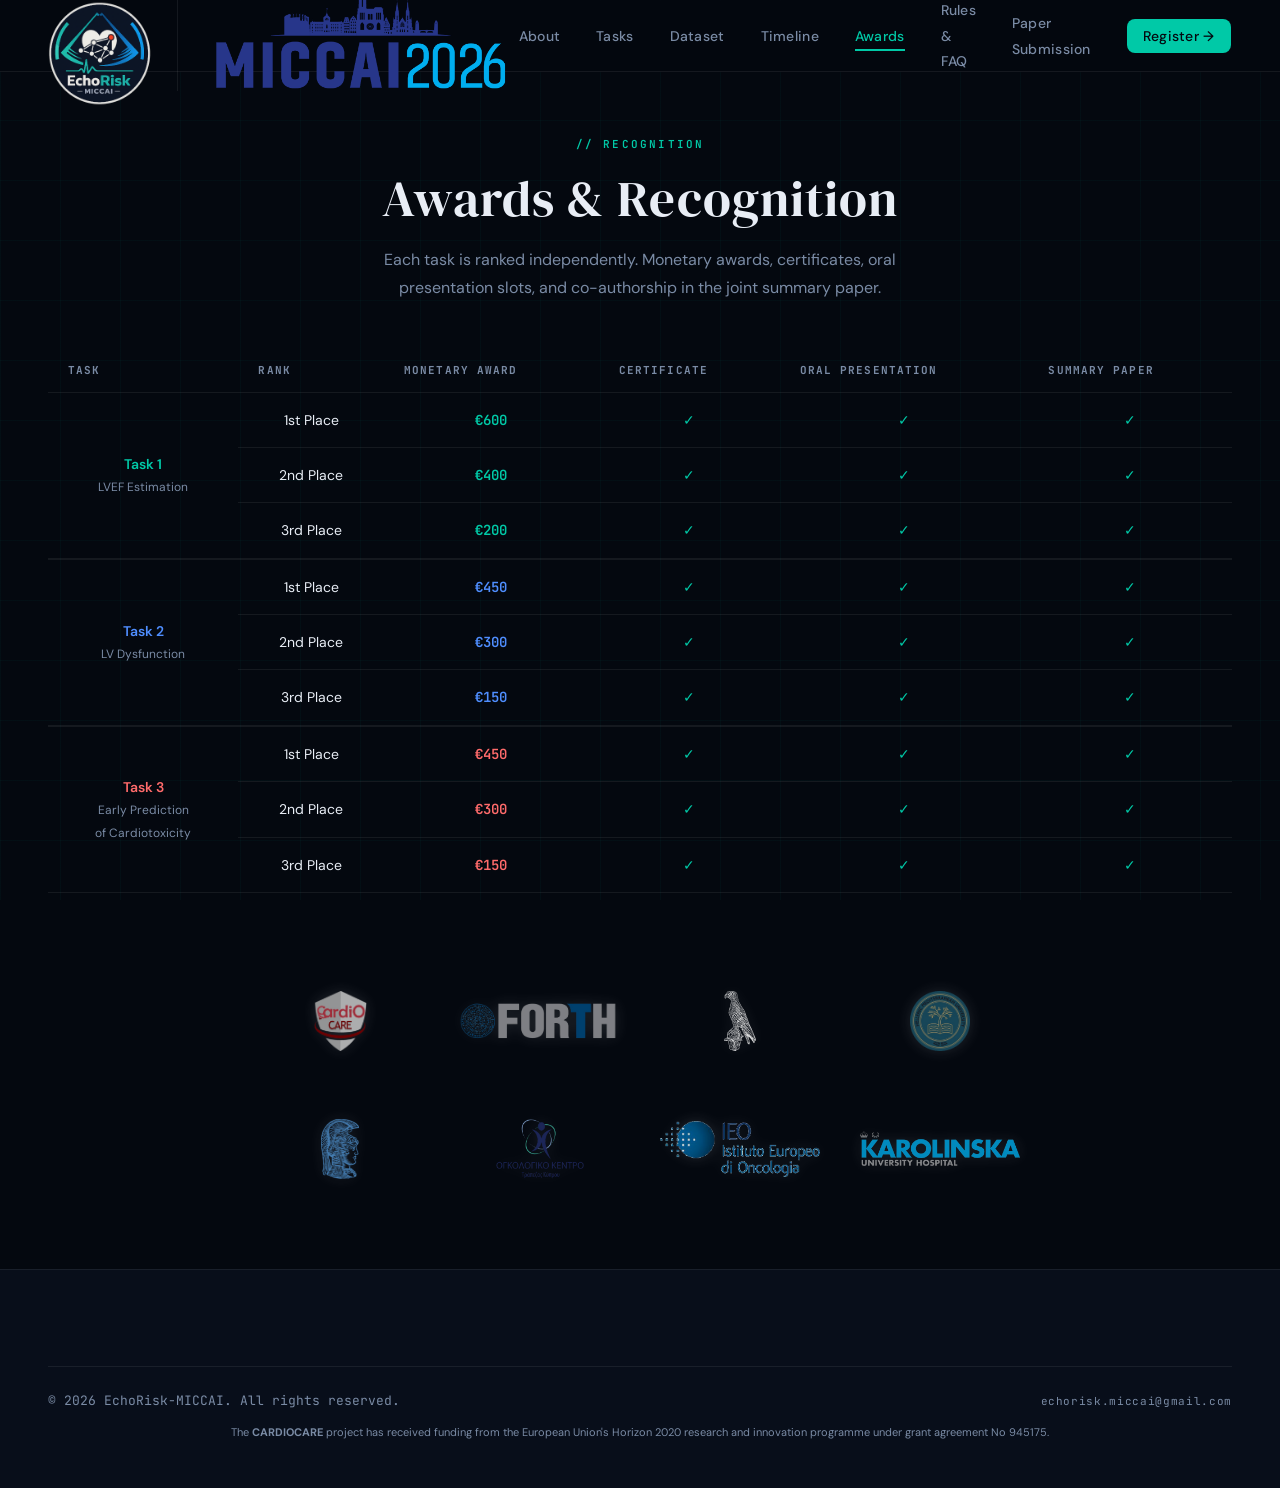
==== commit 169583d8: "Update dates, add paper submission" ====
--- a/awards.html
+++ b/awards.html
@@ -41,6 +41,7 @@
         <li><a href="timeline.html">Timeline</a></li>
         <li><a href="awards.html" class="active">Awards</a></li>
         <li><a href="rules.html">Rules & FAQ</a></li>
+        <li><a href="papers.html">Paper Submission</a></li>
         <li><a href="https://www.synapse.org/Synapse:syn72001386" class="nav-cta" target="_blank">Register →</a></li>
         <li style="display: flex; align-items: center; margin-left: 10px;">
             <span style="color: var(--border); margin: 0 15px; font-weight: 300; font-size: 20px;">|</span>
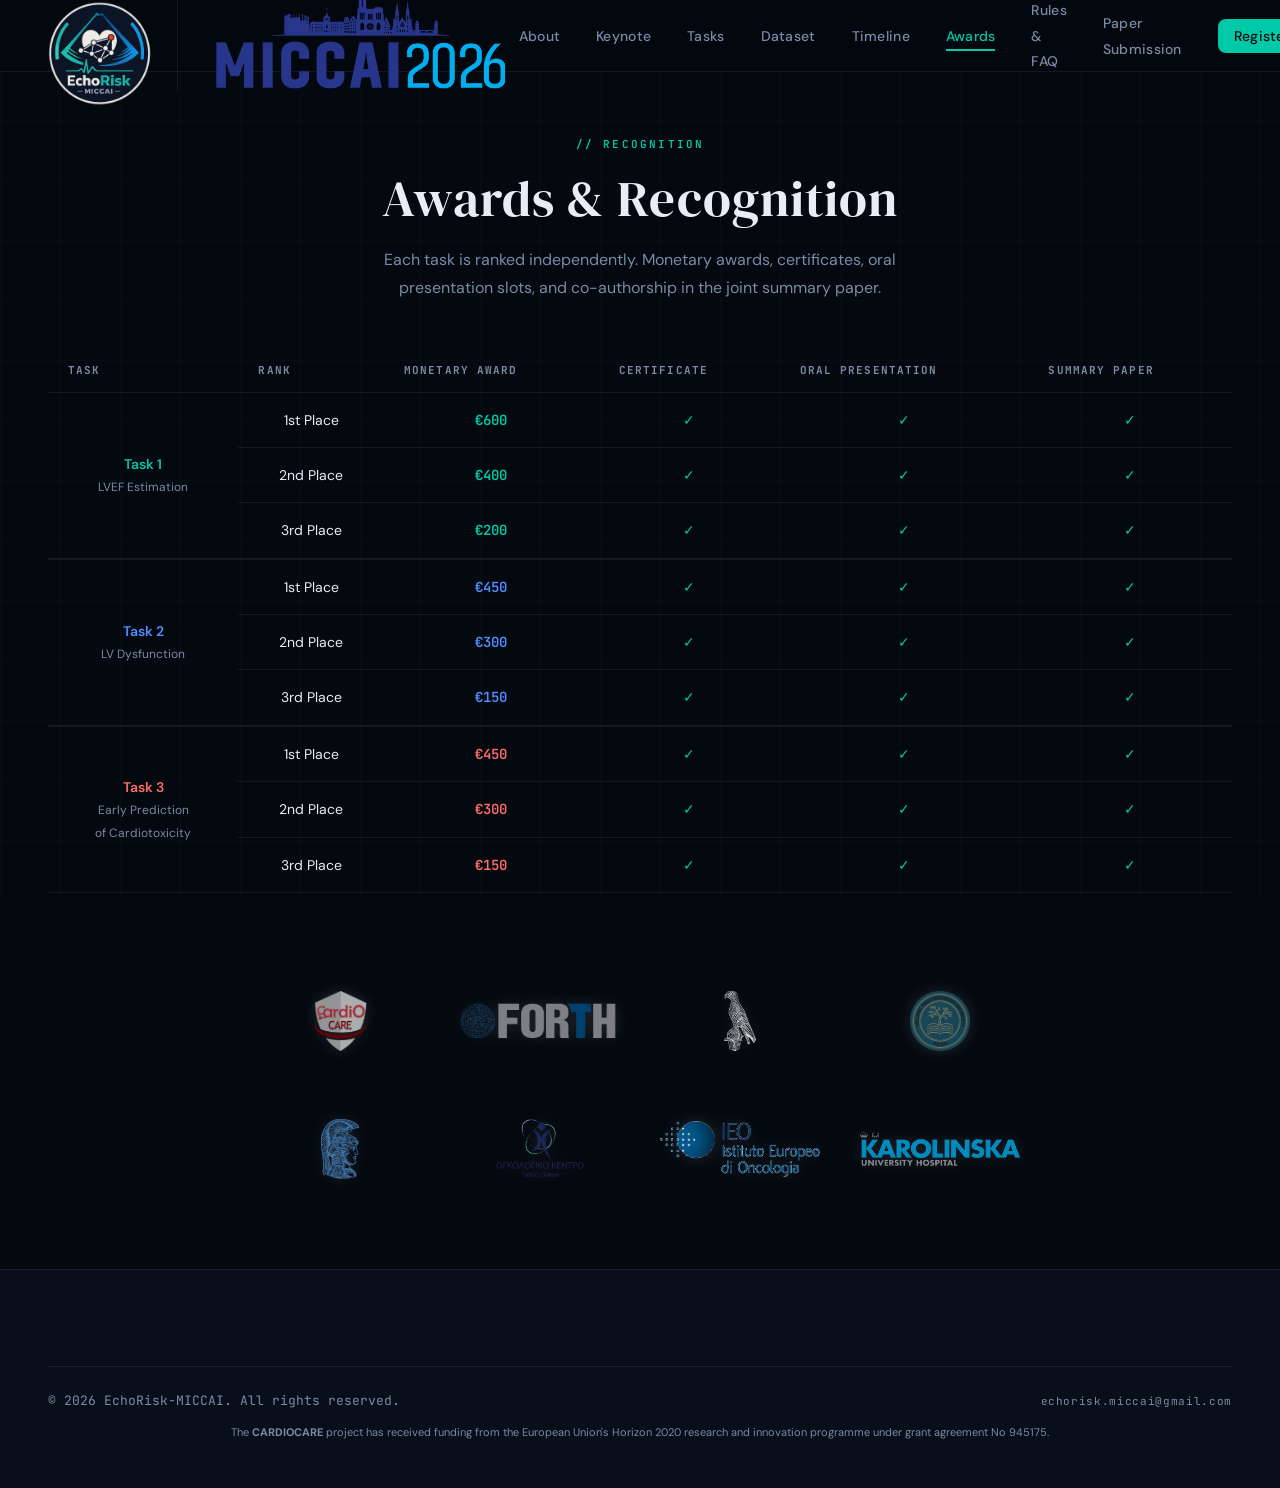
==== commit 3ab99aa1: "Add keynote page" ====
--- a/awards.html
+++ b/awards.html
@@ -36,6 +36,7 @@
 
     <ul class="nav-links">
         <li><a href="index.html">About</a></li>
+        <li><a href="keynote.html">Keynote</a></li>
         <li><a href="tasks.html">Tasks</a></li>
         <li><a href="dataset.html">Dataset</a></li>
         <li><a href="timeline.html">Timeline</a></li>
--- a/assets/css/echorisk.css
+++ b/assets/css/echorisk.css
@@ -1672,4 +1672,429 @@
 
 .org-grid--8 {
   grid-template-columns: repeat(8, 1fr);
+}
+
+/* ═══════════════════════════════════════════════
+   KEYNOTE PAGE
+   ═══════════════════════════════════════════════ */
+
+/* ── Page hero ── */
+.keynote-hero {
+    padding: 120px 0 64px;
+    text-align: center;
+    position: relative;
+    z-index: 1;
+}
+
+.keynote-hero .section-label {
+    text-align: center;
+    margin-bottom: 16px;
+}
+
+.keynote-hero-title {
+    font-family: var(--heading-font);
+    font-size: clamp(2rem, 5vw, 3.2rem);
+    font-style: normal;
+    line-height: 1.15;
+    color: var(--text);
+    margin: 0 auto 0 auto;
+    max-width: 820px;
+}
+
+.keynote-hero-title span {
+    color: var(--accent3);
+}
+
+.keynote-divider {
+    width: 48px;
+    height: 3px;
+    background: linear-gradient(90deg, var(--accent), var(--accent2));
+    border-radius: 2px;
+    margin: 24px auto 0;
+}
+
+/* ── Main content wrapper ── */
+.keynote-page {
+    padding: 0 0 100px;
+    position: relative;
+    z-index: 1;
+}
+
+/* ── Speaker identity block ── */
+.speaker-identity {
+    display: flex;
+    align-items: center;
+    gap: 40px;
+    background: rgba(255, 255, 255, 0.02);
+    border: 1px solid var(--border);
+    border-radius: 16px;
+    padding: 40px;
+    margin-bottom: 32px;
+    position: relative;
+    overflow: hidden;
+}
+
+.speaker-identity::before {
+    content: '';
+    position: absolute;
+    left: 0;
+    top: 0;
+    bottom: 0;
+    width: 4px;
+    background: linear-gradient(180deg, var(--accent3), var(--accent2));
+    border-radius: 16px 0 0 16px;
+}
+
+/* Circular photo with gradient ring */
+.speaker-photo-ring {
+    width: 160px;
+    height: 160px;
+    border-radius: 50%;
+    padding: 3px;
+    background: linear-gradient(135deg, var(--accent3), var(--accent2));
+    flex-shrink: 0;
+}
+
+.speaker-photo-ring img {
+    width: 100%;
+    height: 100%;
+    border-radius: 50%;
+    object-fit: cover;
+    object-position: top center;
+    display: block;
+    background: #0d1117;
+}
+
+.speaker-meta {
+    display: flex;
+    flex-direction: column;
+    gap: 6px;
+}
+
+.speaker-tag {
+    font-family: var(--mono-font);
+    font-size: 10px;
+    font-weight: 600;
+    letter-spacing: 0.14em;
+    text-transform: uppercase;
+    color: var(--accent3);
+    margin-bottom: 4px;
+}
+
+.speaker-name {
+    font-family: var(--heading-font);
+    font-size: 2rem;
+    color: var(--text);
+    line-height: 1.1;
+}
+
+.speaker-creds {
+    font-family: var(--mono-font);
+    font-size: 12px;
+    letter-spacing: 0.06em;
+    color: var(--accent2);
+}
+
+.speaker-role {
+    font-size: 15px;
+    color: var(--muted);
+    line-height: 1.5;
+    margin-top: 4px;
+}
+
+.speaker-inst {
+    font-size: 13px;
+    color: var(--muted);
+    opacity: 0.7;
+    line-height: 1.5;
+}
+
+/* ── Talk title card ── */
+.talk-title-card {
+    background: rgba(251, 146, 60, 0.06);
+    border: 1px solid rgba(251, 146, 60, 0.22);
+    border-radius: 12px;
+    padding: 28px 32px;
+    margin-bottom: 32px;
+    display: flex;
+    align-items: flex-start;
+    gap: 20px;
+}
+
+.talk-title-icon {
+    flex-shrink: 0;
+    width: 40px;
+    height: 40px;
+    border-radius: 10px;
+    background: rgba(251, 146, 60, 0.15);
+    display: flex;
+    align-items: center;
+    justify-content: center;
+    margin-top: 2px;
+}
+
+.talk-title-icon svg {
+    width: 20px;
+    height: 20px;
+    stroke: var(--accent3);
+    fill: none;
+    stroke-width: 1.8;
+    stroke-linecap: round;
+    stroke-linejoin: round;
+}
+
+.talk-title-label {
+    font-family: var(--mono-font);
+    font-size: 10px;
+    font-weight: 600;
+    letter-spacing: 0.14em;
+    text-transform: uppercase;
+    color: var(--accent3);
+    margin-bottom: 8px;
+}
+
+.talk-title-text {
+    font-family: var(--heading-font);
+    font-size: 1.35rem;
+    color: var(--text);
+    line-height: 1.4;
+    font-style: normal;
+}
+
+/* ── Content grid ── */
+.keynote-content-grid {
+    display: grid;
+    grid-template-columns: 1fr 300px;
+    gap: 32px;
+    align-items: start;
+}
+
+/* ── Content blocks (abstract, objectives) ── */
+.content-block {
+    background: rgba(255, 255, 255, 0.02);
+    border: 1px solid var(--border);
+    border-radius: 12px;
+    padding: 32px;
+    margin-bottom: 24px;
+}
+
+.content-block-label {
+    font-family: var(--mono-font);
+    font-size: 10px;
+    font-weight: 600;
+    letter-spacing: 0.14em;
+    text-transform: uppercase;
+    color: var(--accent2);
+    margin: 0 0 20px 0;
+    padding-bottom: 12px;
+    border-bottom: 1px solid var(--border);
+    display: flex;
+    align-items: center;
+    gap: 8px;
+}
+
+.content-block-label::before {
+    content: '';
+    width: 6px;
+    height: 6px;
+    border-radius: 50%;
+    background: var(--accent2);
+    flex-shrink: 0;
+}
+
+.content-block p {
+    font-size: 16px;
+    color: var(--muted);
+    line-height: 1.8;
+    margin: 0 0 16px 0;
+    text-align: justify;
+    hyphens: auto;
+    -webkit-hyphens: auto;
+}
+
+.content-block p:last-child {
+    margin-bottom: 0;
+}
+
+/* ── Learning objectives list ── */
+.objectives-list {
+    list-style: none;
+    padding: 0;
+    margin: 0;
+    display: flex;
+    flex-direction: column;
+    gap: 14px;
+}
+
+.objectives-list li {
+    display: flex;
+    align-items: flex-start;
+    gap: 12px;
+    font-size: 16px;
+    color: var(--muted);
+    line-height: 1.65;
+    text-align: justify;
+    hyphens: auto;
+    -webkit-hyphens: auto;
+}
+
+.obj-dot {
+    flex-shrink: 0;
+    width: 22px;
+    height: 22px;
+    border-radius: 50%;
+    background: rgba(0, 201, 167, 0.12);
+    border: 1px solid rgba(0, 201, 167, 0.3);
+    display: flex;
+    align-items: center;
+    justify-content: center;
+    margin-top: 1px;
+}
+
+.obj-dot span {
+    font-family: var(--mono-font);
+    font-size: 9px;
+    font-weight: 600;
+    color: var(--accent);
+}
+
+/* ── Right sidebar ── */
+.keynote-sidebar {
+    display: flex;
+    flex-direction: column;
+    gap: 20px;
+}
+
+.sidebar-card {
+    background: rgba(255, 255, 255, 0.02);
+    border: 1px solid var(--border);
+    border-radius: 12px;
+    padding: 24px;
+}
+
+.sidebar-card-label {
+    font-family: var(--mono-font);
+    font-size: 10px;
+    font-weight: 600;
+    letter-spacing: 0.14em;
+    text-transform: uppercase;
+    color: var(--accent);
+    margin: 0 0 16px 0;
+    padding-bottom: 10px;
+    border-bottom: 1px solid var(--border);
+    display: flex;
+    align-items: center;
+    gap: 8px;
+}
+
+.sidebar-card-label::before {
+    content: '';
+    width: 6px;
+    height: 6px;
+    border-radius: 50%;
+    background: var(--accent);
+    flex-shrink: 0;
+}
+
+/* Bio text in sidebar */
+.bio-text {
+    font-size: 16px;
+    color: var(--muted);
+    line-height: 1.75;
+    margin: 0 0 12px 0;
+    text-align: justify;
+    hyphens: auto;
+    -webkit-hyphens: auto;
+}
+
+.bio-text:last-child {
+    margin-bottom: 0;
+}
+
+/* Projects list */
+.project-list {
+    display: flex;
+    flex-direction: column;
+    gap: 8px;
+    margin-top: 4px;
+}
+
+.project-item {
+    display: flex;
+    align-items: center;
+    gap: 10px;
+    font-size: 14px;
+    color: var(--muted);
+}
+
+.project-item::before {
+    content: '';
+    width: 5px;
+    height: 5px;
+    border-radius: 50%;
+    background: var(--accent3);
+    flex-shrink: 0;
+}
+
+/* ── Keynote responsive ── */
+@media (max-width: 900px) {
+    .keynote-content-grid {
+        grid-template-columns: 1fr;
+    }
+
+    .keynote-sidebar {
+        display: grid;
+        grid-template-columns: 1fr 1fr;
+        gap: 16px;
+    }
+
+    .keynote-hero {
+        padding: 80px 0 48px;
+    }
+}
+
+@media (max-width: 640px) {
+    .speaker-identity {
+        flex-direction: column;
+        align-items: center;
+        text-align: center;
+        padding: 28px 20px;
+    }
+
+    .speaker-identity::before {
+        top: 0;
+        left: 0;
+        right: 0;
+        bottom: auto;
+        width: auto;
+        height: 4px;
+        border-radius: 16px 16px 0 0;
+    }
+
+    .speaker-photo-ring {
+        width: 110px;
+        height: 110px;
+    }
+
+    .speaker-name {
+        font-size: 1.5rem;
+    }
+
+    .talk-title-card {
+        flex-direction: column;
+        gap: 12px;
+        padding: 20px;
+    }
+
+    .keynote-sidebar {
+        grid-template-columns: 1fr;
+    }
+
+    .content-block {
+        padding: 20px;
+    }
+
+    .keynote-hero {
+        padding: 72px 0 40px;
+    }
 }
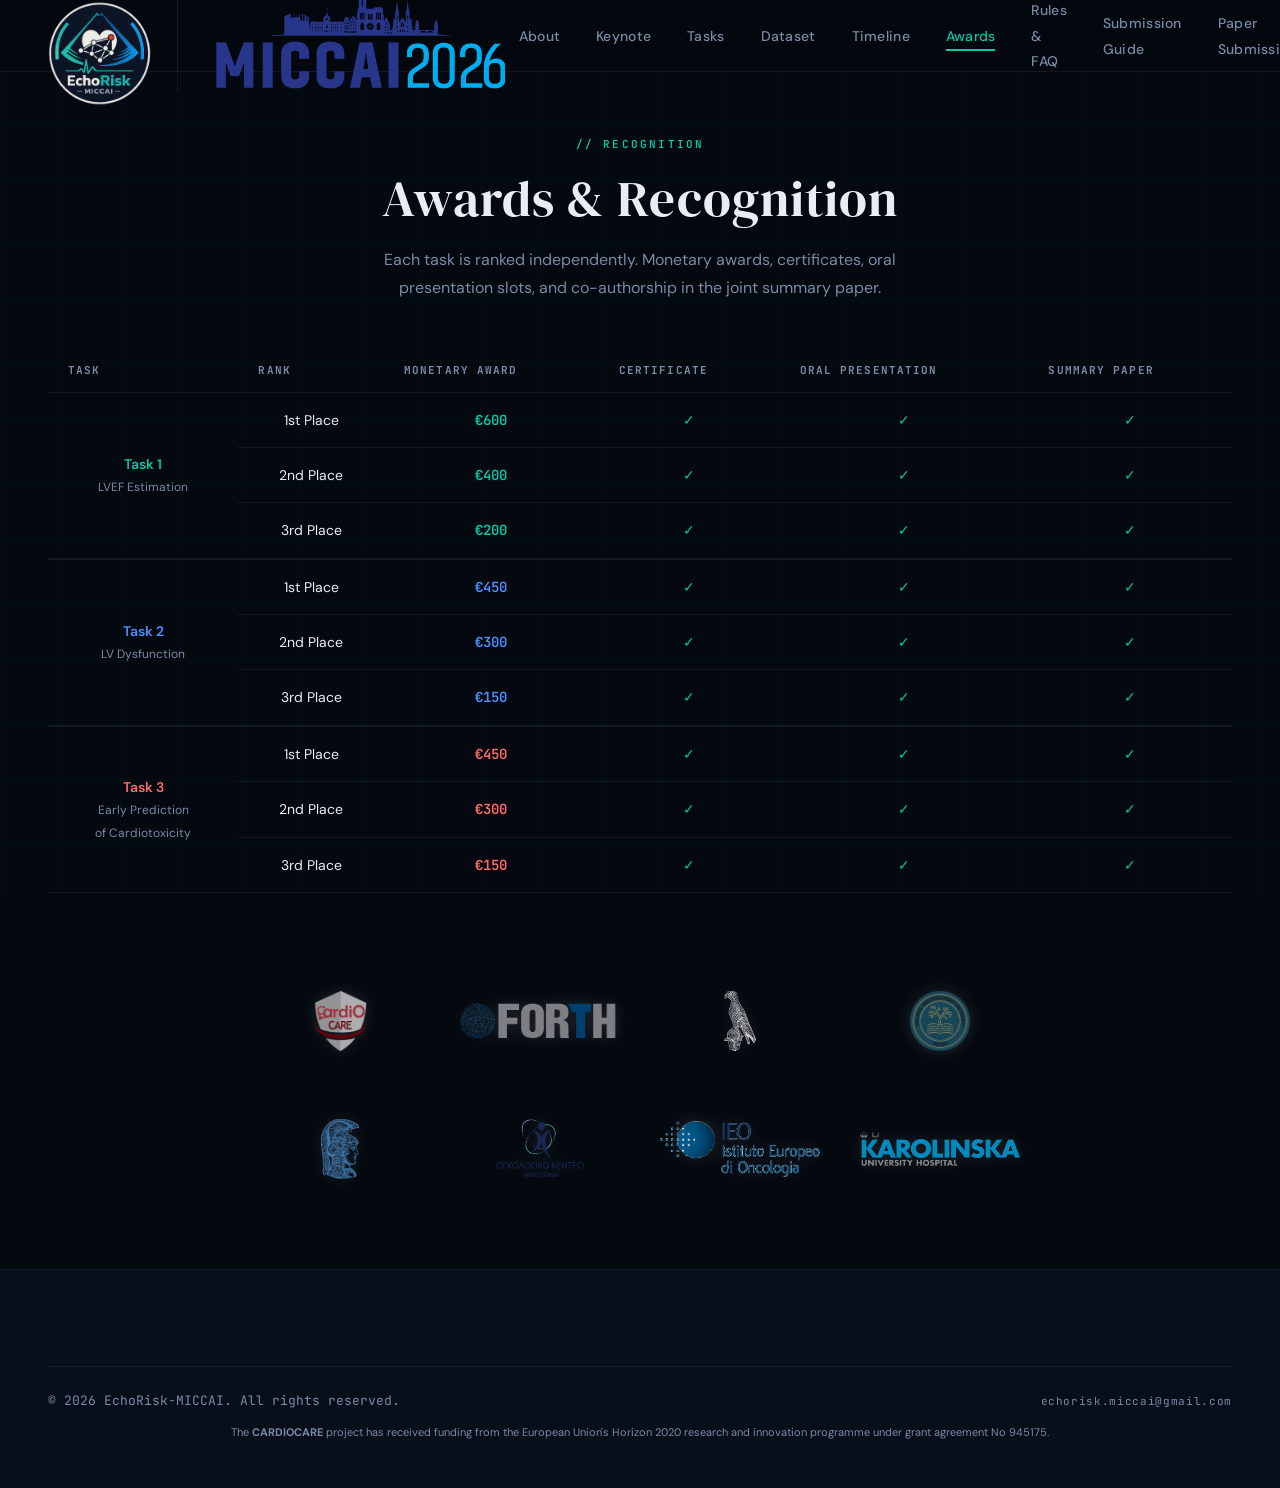
==== commit cc846721: "Add submission guide" ====
--- a/awards.html
+++ b/awards.html
@@ -42,6 +42,7 @@
         <li><a href="timeline.html">Timeline</a></li>
         <li><a href="awards.html" class="active">Awards</a></li>
         <li><a href="rules.html">Rules & FAQ</a></li>
+        <li><a href="submission-guide.html">Submission Guide</a></li>
         <li><a href="papers.html">Paper Submission</a></li>
         <li><a href="https://www.synapse.org/Synapse:syn72001386" class="nav-cta" target="_blank">Register →</a></li>
         <li style="display: flex; align-items: center; margin-left: 10px;">
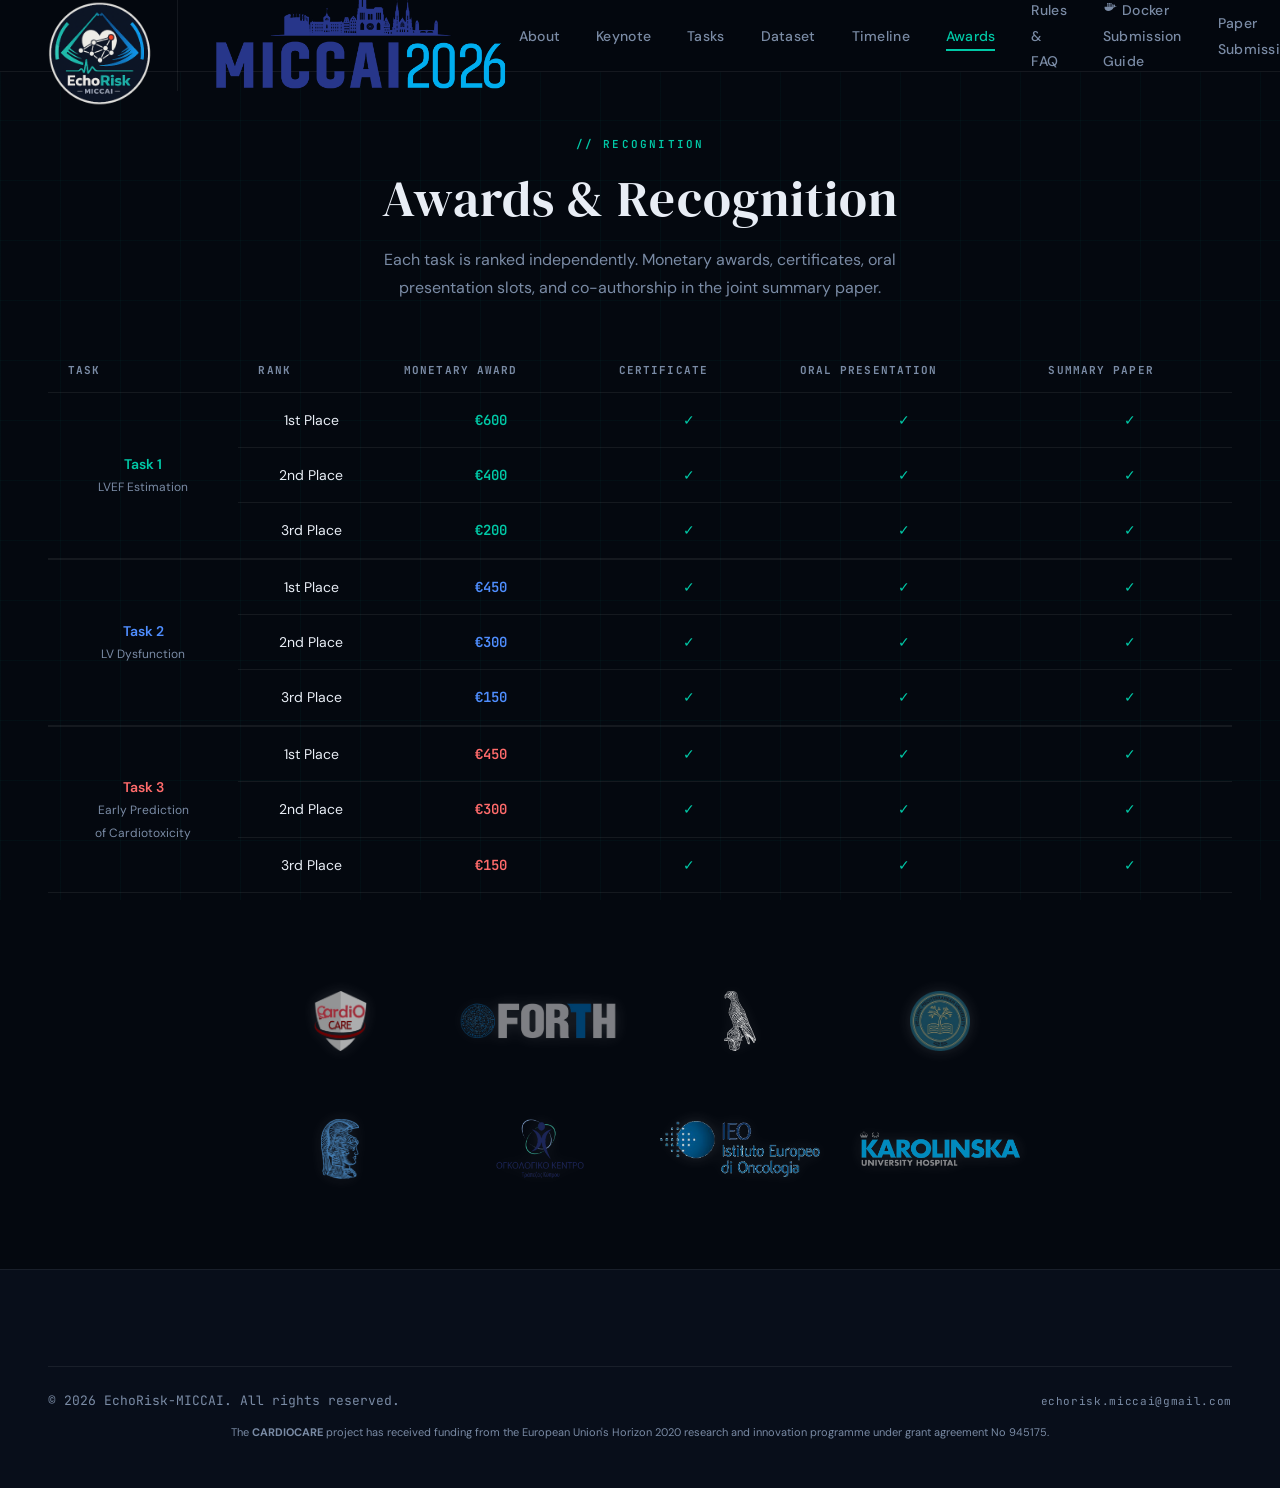
==== commit 6285b8a3: "Update docker submission guide" ====
--- a/awards.html
+++ b/awards.html
@@ -42,7 +42,15 @@
         <li><a href="timeline.html">Timeline</a></li>
         <li><a href="awards.html" class="active">Awards</a></li>
         <li><a href="rules.html">Rules & FAQ</a></li>
-        <li><a href="submission-guide.html">Submission Guide</a></li>
+        <li>
+            <a href="submission-guide.html">
+                <svg class="nav-docker-icon" viewBox="0 0 24 24" width="15" height="15" fill="currentColor"
+                     aria-hidden="true">
+                    <path d="M22.5 9.9c-.6-.4-1.9-.6-2.9-.4-.1-.9-.6-1.7-1.4-2.4l-.5-.4-.4.5c-.5.6-.7 1.6-.6 2.4.1.3.2.7.4 1-.2.1-.4.2-.6.3H2.5c-.3 1.4 0 3.1.9 4.4 1 1.5 2.6 2.3 4.6 2.3 4.3 0 7.5-2 9-5.6 1 0 2-.2 2.5-.7.3-.3.6-.7.8-1.2l.1-.3-.5-.4-.4.5zm-15.9-.8h1.9V7.2H6.6v1.9zm2.6 0h1.9V7.2H9.2v1.9zm2.6 0h1.9V7.2h-1.9v1.9zm-5.2-2.5h1.9V4.6H6.6v1.9zm2.6 0h1.9V4.6H9.2v1.9zm2.6 0h1.9V4.6h-1.9v1.9zm2.6 2.5h1.9V7.2h-1.9v1.9zM6.6 12h1.9v-1.9H6.6V12zm2.6 0h1.9v-1.9H9.2V12zm2.6 0h1.9v-1.9h-1.9V12zm2.6 0h1.9v-1.9h-1.9V12z"/>
+                </svg>
+                Docker Submission Guide
+            </a>
+        </li>
         <li><a href="papers.html">Paper Submission</a></li>
         <li><a href="https://www.synapse.org/Synapse:syn72001386" class="nav-cta" target="_blank">Register →</a></li>
         <li style="display: flex; align-items: center; margin-left: 10px;">
--- a/assets/css/echorisk.css
+++ b/assets/css/echorisk.css
@@ -2097,4 +2097,33 @@
     .keynote-hero {
         padding: 72px 0 40px;
     }
+}
+
+.nav-badge {
+    display: inline-block;
+    margin-left: 6px;
+    padding: 2px 7px;
+    font-size: 10px;
+    font-family: var(--mono-font);
+    letter-spacing: 0.05em;
+    text-transform: uppercase;
+    background: rgba(0, 201, 167, 0.15);
+    border: 1px solid rgba(0, 201, 167, 0.4);
+    border-radius: 10px;
+    color: var(--accent2);
+    vertical-align: middle;
+}
+
+
+.nav-highlight {
+    position: relative;
+    color: var(--accent2) !important;
+    font-weight: 600;
+    display: inline-flex !important;
+    align-items: center;
+    gap: 6px;
+}
+
+.nav-docker-icon {
+    flex-shrink: 0;
 }
